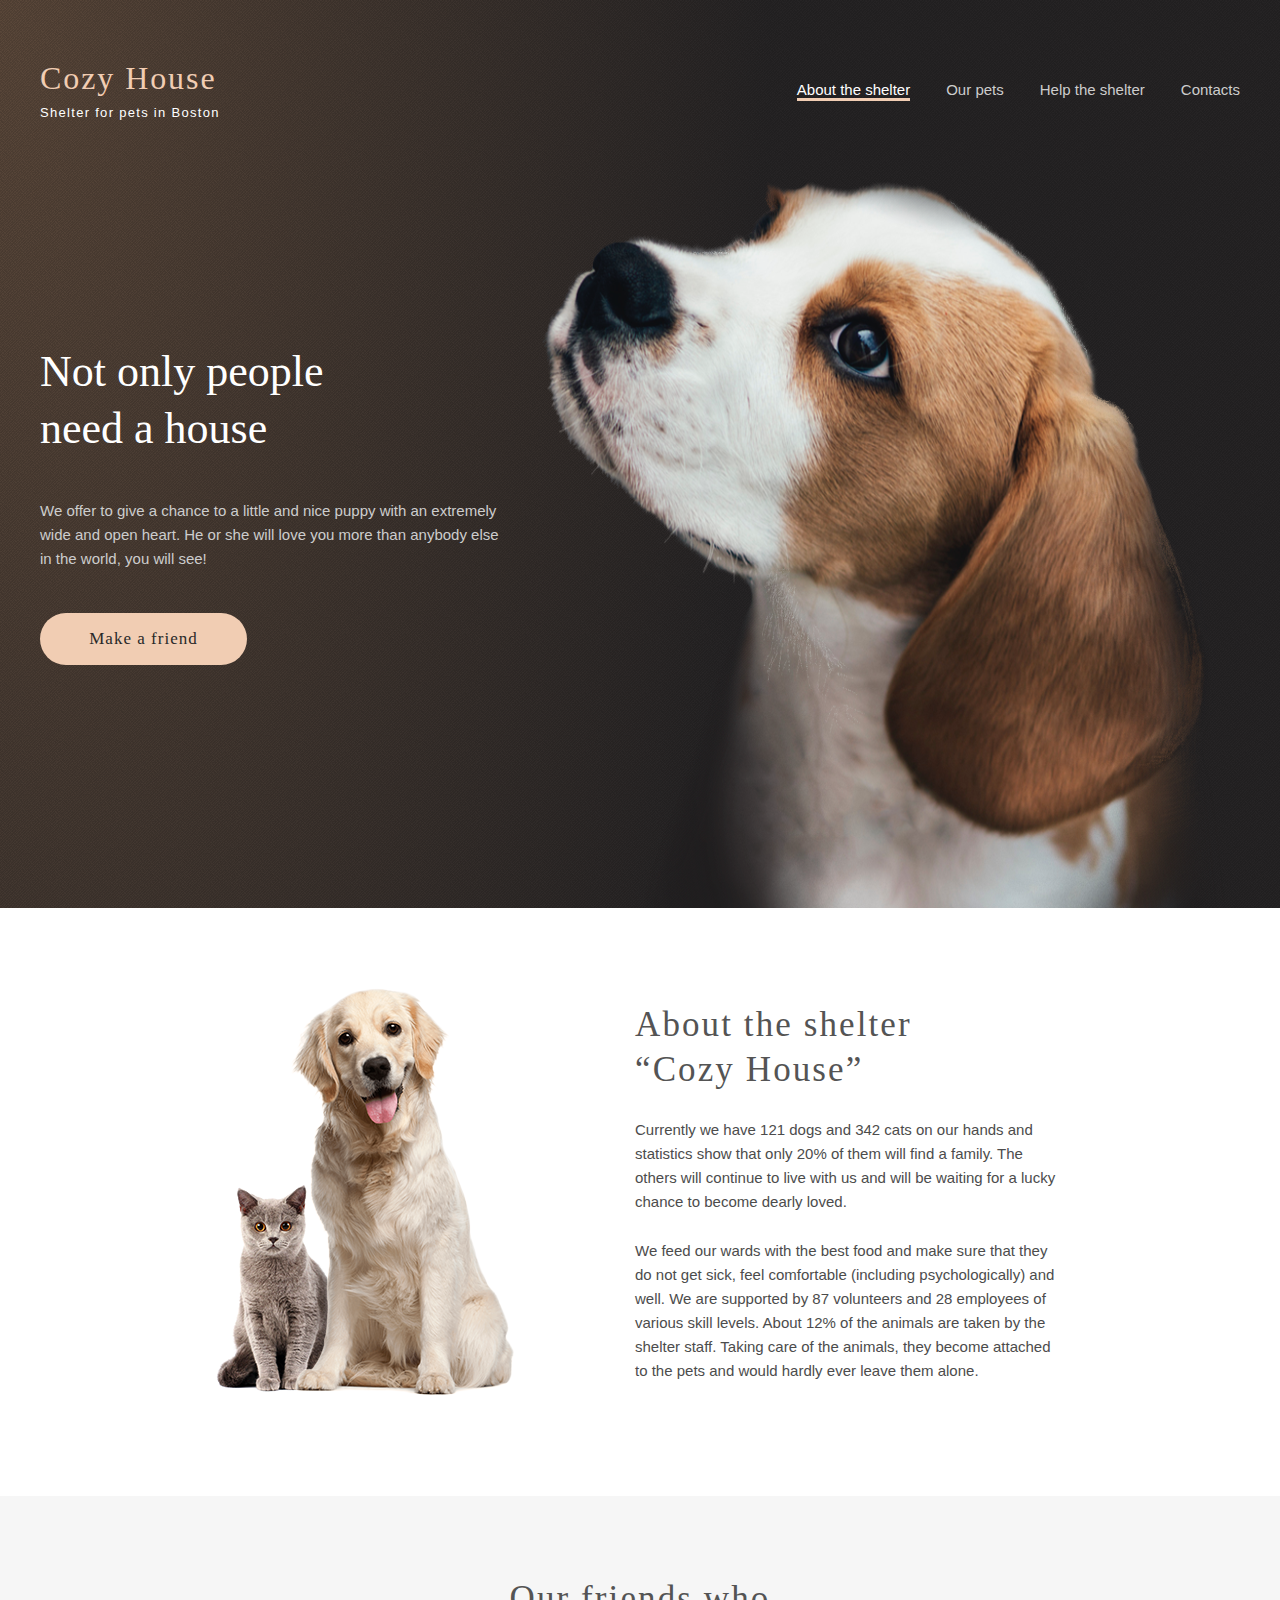
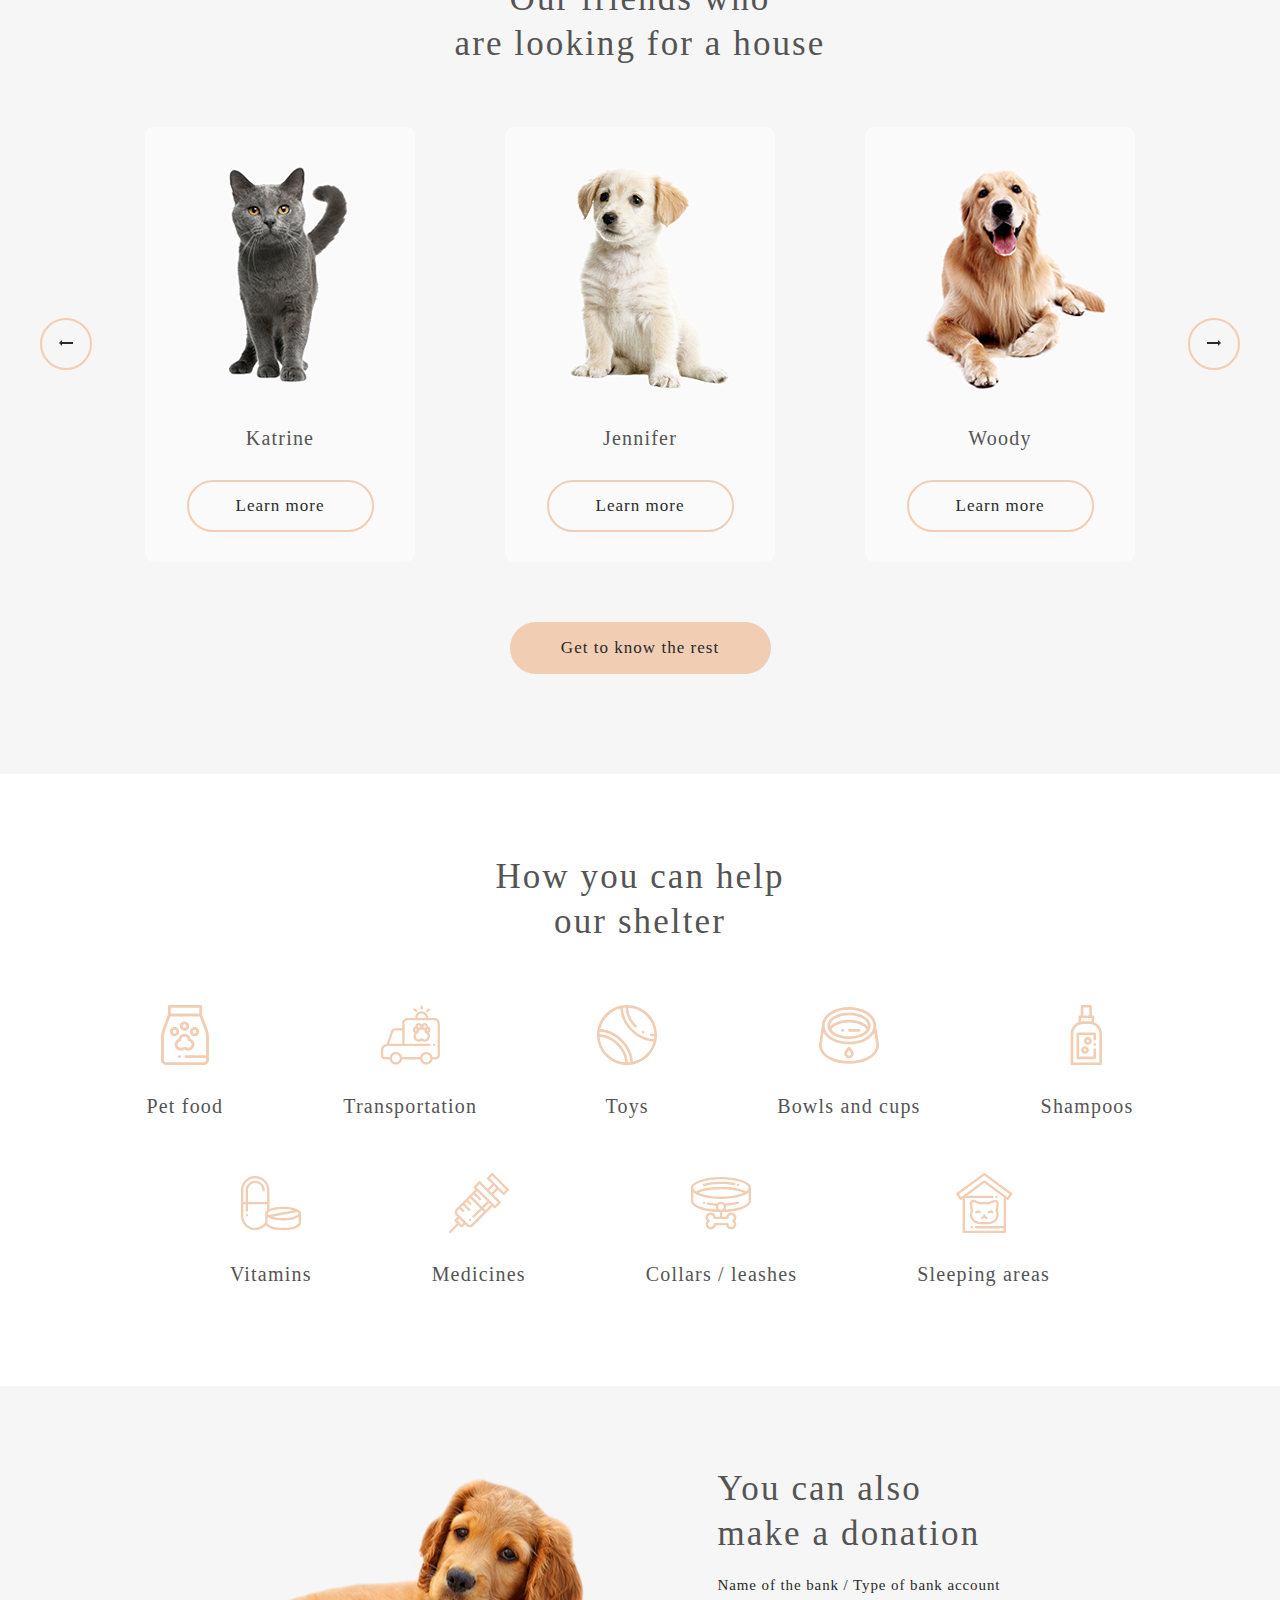
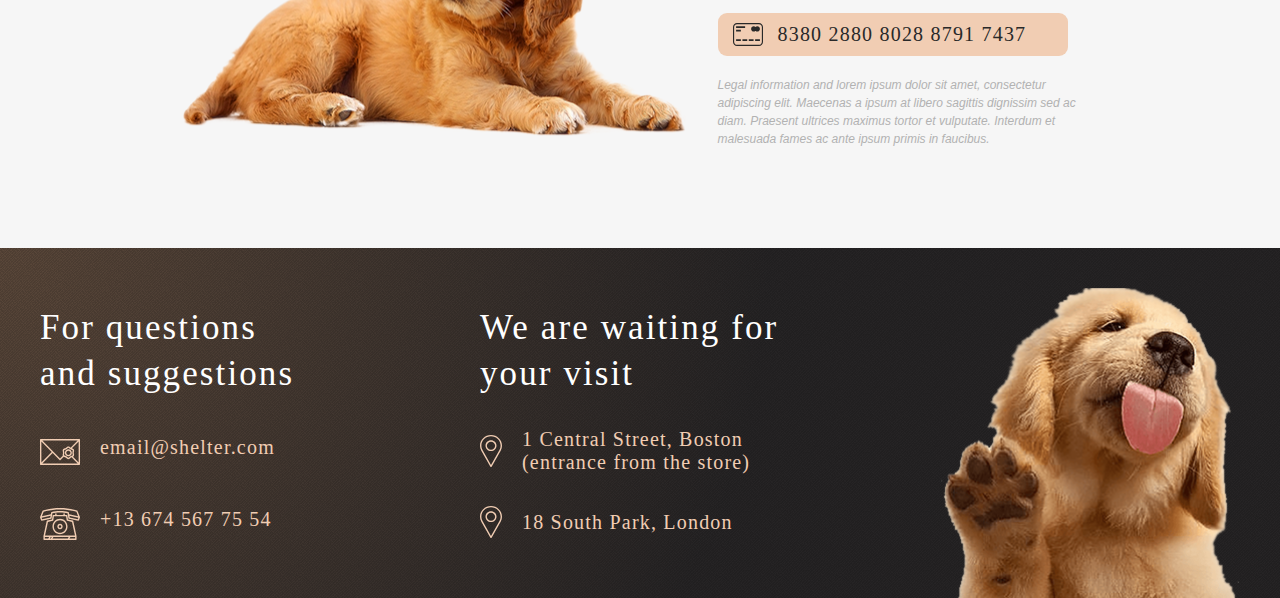
==== pages/main/index.html @ 1bc506de "feat: add second page" ====
<!DOCTYPE html>
<html lang="en">
<head>
    <meta charset="UTF-8">
    <meta http-equiv="X-UA-Compatible" content="IE=edge">
    <meta name="viewport" content="width=device-width, initial-scale=1.0">
    <title>Shelter</title>
    <link rel="shortcut icon" href="./favicon.ico" type="image/x-icon">
    <link rel="stylesheet" href="normalize.css">
    <link rel="stylesheet" href="styles.css">
</head>
<body>
    <div class="wrapper">
        <div class="head_background">
            <header class="header_container">      
                <div class="logo">
                    <h1><a class="logo_link" href="#">Cozy House</a></h1>
                    <p>Shelter for pets in Boston</p>
                </div>
                <div class="nav_menu">
                    <nav >
                        <ul class="nav_list">
                            <li class="nav_item"><a class="nav_link neo" href="#about">About the shelter</a></li>
                            <li class="nav_item"><a class="nav_link" href="../pets/index.html">Our pets</a></li>
                            <li class="nav_item"><a class="nav_link" href="#help">Help the shelter</a></li>
                            <li class="nav_item"><a class="nav_link" href="#contacts">Contacts</a></li>
                        </ul>
                    </nav>
                    <div class="burger_menu hidden">
                        <div class="burger_icon">
                            <span></span>
                            <span></span>
                            <span></span>
                        </div>
                    </div>
                </div>                
            </header>
            <main class="main_content">
                <div class="start_view">
                    <h2>Not only people need a house</h2>
                    <p>We offer to give a chance to a little and nice puppy with an extremely wide and open heart. He or she will love you more than anybody else in the world, you will see!</p>
                    <button><a href="#friends">Make a friend</a></button>
                </div>
                <img src="../../assets/svg/start-screen-puppy.svg" alt="">
                
            </main>
        </div>                   
        <section class="about" id="about">
            <img src="../../assets/svg/about-pets.svg" alt="">
            <div class="about_text">
                <h2>About the shelter “Cozy House”</h2>
                <p>Currently we have 121 dogs and 342 cats on our hands and statistics show that only 20% of them will find a family. The others will continue to live with us and will be waiting for a lucky chance to become dearly loved.</p>
                <p>We feed our wards with the best food and make sure that they do not get sick, feel comfortable (including psychologically) and well. We are supported by 87 volunteers and 28 employees of various skill levels. About 12% of the animals are taken by the shelter staff. Taking care of the animals, they become attached to the pets and would hardly ever leave them alone.</p>
            </div>
        </section>
        <section class="friends" id="friends">
            <h2>Our friends who <br>are looking for a house</h2>
            <div class="pet_container">
                <button class="b_left">
                    <img src="../../assets/png/Arrow_left.png" alt="to the left">
                </button>
                <div class="pet_cards">
                    <div class="pet_info">
                        <img src="../../assets/png/pets-katrine.png" alt="Katie photo">
                        <h3>Katrine</h3>
                        <button>Learn more</button>
                    </div>
                    <div class="pet_info">
                        <img src="../../assets/png/pets-jennifer.png" alt="Jenny photo">
                        <h3>Jennifer</h3>
                        <button>Learn more</button>
                    </div>
                    <div class="pet_info">
                        <img src="../../assets/png/pets-woody.png" alt="Woody photo">
                        <h3>Woody</h3>
                        <button>Learn more</button>
                    </div>
                </div>
                <button class="b_right">
                    <img src="../../assets/png/Arrow_right.png" alt="to the right">
                </button>
            </div>
            <button><a href="../pets/index.html">Get to know the rest</a></button>
        </section>
        <section class="help" id="help">
            <h2>How you can help<br> our shelter</h2>
            <div class="help_variants">
                <div class="help_item">
                    <h3>Pet food</h3>
                </div>
                <div class="help_item">
                    <h3>Transportation</h3>
                </div>
                <div class="help_item">
                    <h3>Toys</h3>
                </div>
                <div class="help_item">
                    <h3>Bowls and cups</h3>
                </div>
                <div class="help_item">
                    <h3>Shampoos</h3>
                </div>
                <div class="help_item">
                    <h3>Vitamins</h3>
                </div>
                <div class="help_item">
                    <h3>Medicines</h3>
                </div>
                <div class="help_item">
                    <h3>Collars / leashes</h3>
                </div>
                <div class="help_item">
                    <h3>Sleeping areas</h3>
                </div>
            </div>
        </section>
        <section class="donation">
            <img src="../../assets/svg/donation-dog.svg" alt="">                
            <div class="donat_info">
                <h2>You can also <br>make a donation</h2>
                <h3>Name of the bank / Type of bank account</h3>
                <div class="text">
                    <a href="#" class="card_number">8380 2880 8028 8791 7437</a>
                </div>
                <p>Legal information and lorem ipsum dolor sit amet, consectetur adipiscing elit. Maecenas a ipsum at libero sagittis dignissim sed ac diam. Praesent ultrices maximus tortor et vulputate. Interdum et malesuada fames ac ante ipsum primis in faucibus.</p>
            </div>
        </section>                           
        <footer class="footer_container">
            <div class="contacts"  id="contacts">
                <h2>For questions and suggestions</h2>
                <div class="email">
                        <a href="mailto:someone@yoursite.com">email@shelter.com</a>
                </div>
                <div class="cell">
                    <a href="tel:+136745677554">+13 674 567 75 54</a>
                </div>
            </div>
            <div class="adress">    
                <h2>We are waiting for your visit</h2>
                <div class="frst_location">
                    <a target="_blank" href="https://www.google.com.hk/maps/place/1+Central+St,+Boston,+MA+02109,+USA/@42.3585519,-71.056915,17z/data=!3m1!4b1!4m5!3m4!1s0x89e370868bc2ce7b:0x82fa7db94f5fea9e!8m2!3d42.3585519!4d-71.0547263?hl=en">1 Central Street, Boston <br>(entrance from the store)</a>
                </div>
                <div class="scnd_location">
                    <a target="_blank" href="https://www.google.com.hk/maps/search/18+South+Park,+London+/@51.4612205,-0.2479015,11z/data=!3m1!4b1?hl=en">18 South Park, London </a>
                </div>
            </div>
            <img src="../../assets/svg/footer-puppy.svg" alt="footer-puppy">
        </footer>
    </div>
    <script src="./index.js"></script>
</body>
</html>
---- pages/main/styles.css ----
:root {
    --color-button: #F1CDB3;
    --color-button-hover: #FDDCC4;
    --color-button-text: #292929;
    --color-grey-text: #CDCDCD;
    --color-h2h3-text: #545454;
    --color-p-text: #4C4C4C;
    --color-white: #ffffff;
    --color-light-bg: #F6F6F6;
    --color-pet-info: #FAFAFA;
    --color-the-smallest: #B2B2B2;
    --arial-reg: normal 20px 'Arial', sans-serif;
    --georgia-reg: normal 20px 'Georgia', serif;
    --arial-italic: italic 20px 'Arial', sans-serif;
    --georgia-italic: italic 20px 'Georgia', serif;
}

html {
    scroll-behavior: smooth;
    background-color: var(--color-white);
    box-sizing: border-box;
}

.wrapper {
    max-width: 1280px;
    margin: 0 auto;
    min-height: 100%;
    overflow-x: hidden;
}

*,
*::before,
*::after {
    box-sizing: inherit;
}

* {    
    margin: 0;
    padding: 0;
    color: var(--color-button-text);
}

button {
    border: none;
    font: inherit;
    color: inherit;
    background-color: transparent;
    /* отображаем курсор в виде руки при наведении; некоторые
    считают, что необходимо оставлять стрелочный вид для кнопок */
    cursor: pointer;
}

a {
    text-decoration: none;
}

.section {
    display: flex;
    flex-flow: column wrap;
    align-content: center;
    align-items: center;
}

.head_background,
.footer_container {
    background: url(../../assets/svg/noise_transparent.svg), radial-gradient(60% 215.42% at 0% 0%, #5B483A 0%, #262425 100%), #211F20;
}

.header_container {
    display: flex;
    flex-flow: row wrap;
    justify-content: space-between;
    color: var(--color-grey-text);
    padding: 60px 40px;
}

.header_container p {
    color: var(--color-white);
    align-self: center;
    font-family: 'Arial';
    font-style: normal;
    font-weight: 400;
    font-size: 13px;
    line-height: 15px;
    letter-spacing: 0.1em;
}

.logo {
    display: flex;
    flex-flow: column wrap;
    gap: 8px;
}

.logo_link {
    position: relative;
    font-family: 'Georgia';
    font-style: normal;
    font-weight: 400;
    font-size: 32px;
    line-height: 110%;
    letter-spacing: 0.06em;
    color: var(--color-button);
}

.logo_link:before {
    content: '';
    position: absolute;
    display: block;
    top: -5px;
    bottom: -30px;
    left: -20px;
    right: -20px;
}

.nav_menu {
    align-self: center;
}

.nav_list {
    display: flex;
    justify-content: flex-end;
    align-items: center;
    list-style: none;
    gap: 36px;
}

.nav_link {
    color: var(--color-grey-text);
    font-family: 'Arial';
    font-style: normal;
    font-weight: 400;
    font-size: 15px;
    line-height: 160%;
}

.nav_link:hover {
    color: var(--color-white);
    border-bottom: 3px solid var(--color-button);
}

.neo {
    color: var(--color-white);
    border-bottom: 3px solid var(--color-button);
}

.main_content {
    margin: 0 40px;
    display: flex;
    flex-flow: row wrap;
    gap: 42px;
}

.start_view {
    max-width: 460px;
    display: flex;
    flex-flow: column wrap;
    gap: 42px;
    align-self: center;
    margin-bottom: 80px;
}

.start_view h2 {
    color: var(--color-white);
    max-width: 310px;
    font-family: 'Georgia';
    font-style: normal;
    font-weight: 400;
    font-size: 44px;
    line-height: 130%;
}

.start_view p {
    color: var(--color-grey-text);
    font-family: 'Arial';
    font-style: normal;
    font-weight: 400;
    font-size: 15px;
    line-height: 160%;
}

button {
    color: var(--color-button-text);
    font-family: 'Georgia';
    font-style: normal;
    font-weight: 400;
    font-size: 17px;
    line-height: 130%;
    letter-spacing: 0.06em;
    width: 207px;
    height: 52px;
    background-color: var(--color-button);
    border-radius: 100px;
    transition: 0.5s;
}

button:hover {
    background:var(--color-button-hover);
}

section {
    padding: 80px 0 100px 0;
}

.about {
    display: flex;
    flex-flow: row wrap;
    justify-content: center;
    gap: 120px;
}

.about_text {
    margin-top: 14px;
    align-content: center;
    max-width: 430px;
    display: flex;
    flex-flow: column wrap;
    gap: 25px;
}
.about_text h2 {
    max-width: 370px;
    color: var(--color-h2h3-text);
    font-family: 'Georgia';
    font-style: normal;
    font-weight: 400;
    font-size: 35px;
    line-height: 130%;
    letter-spacing: 0.06em;
}

.about_text p {
    color: var(--color-p-text);
    font-family: 'Arial';
    font-style: normal;
    font-weight: 400;
    font-size: 15px;
    line-height: 160%;
}

.friends {
    align-content: center;
    display: flex;
    flex-flow: column wrap;
    gap: 60px;
    background-color: var(--color-light-bg);
}

.friends h2 {
    align-self: center;
    max-width: 400px;
    color: var(--color-h2h3-text);
    font-family: 'Georgia';
    font-style: normal;
    font-weight: 400;
    font-size: 35px;
    line-height: 130%;
    text-align: center;
    letter-spacing: 0.06em;
}

.pet_container {
    width: 100%;
    padding: 0 40px;
    display: flex;
    flex-flow: row;
    justify-content: space-between;
    align-items: center;

}

.pet_cards {
    position: relative;
    justify-content: center;
    display: flex;
    flex-flow: row wrap;
    gap: 90px;
}

.b_left {
    padding-bottom: 6px;
    width: 52px;
    height: 52px; 
    background-color: var(--color-light-bg);
    border: 2px solid var(--color-button);
    border-radius: 26px;
    cursor: pointer;

}

.b_right {
    padding-bottom: 6px;
    width: 52px;
    height: 52px;
    background-color: var(--color-light-bg);
    border: 2px solid var(--color-button);
    border-radius: 26px;
    cursor: pointer;
}

.b_left:hover,
.b_right:hover {
    border: 2px solid var(--color-button-hover);
    background-color: var(--color-button-hover);

}

.pet_info {
    background: var(--color-pet-info);
    border-radius: 9px;
    display: flex;
    flex-flow: column wrap;
    gap: 30px;
}

.pet_info:hover {
    transition: 0.5s;
    transform: scale(1.07);
    background-color: var(--color-the-smallest);
    cursor: pointer;
}

.pet_info h3 {
    text-align: center;
    color: var(--color-h2h3-text);
    font-family: 'Georgia';
    font-style: normal;
    font-weight: 400;
    font-size: 20px;
    line-height: 23px;
    letter-spacing: 0.06em;
}

.pet_info button {
    align-self: center;
    margin-bottom: 30px;
    justify-content: center;
    width: 187px;
    background: none;
    border: 2px solid var(--color-button);
}
.pet_info button:hover {
    background: var(--color-button-hover);
    border: 2px solid var(--color-button-hover);
}

.friends>button {
    align-self: center;
    width: 261px;
}

.help {
    align-content: center;
    display: flex;
    flex-flow: column wrap;
    gap: 60px;
}

.help h2 {
    color: var(--color-h2h3-text);
    font-family: 'Georgia';
    font-style: normal;
    font-weight: 400;
    font-size: 35px;
    line-height: 130%;
    text-align: center;
    letter-spacing: 0.06em;
}

.help_variants {
    justify-content: center;
    padding: 0 87px;
    display: flex;
    flex-flow: row wrap;
    row-gap: 55px;
    column-gap: 120px;
}

.help_item h3 {
    color: var(--color-h2h3-text);
    font-family: 'Georgia';
    font-style: normal;
    font-weight: 400;
    font-size: 20px;
    line-height: 115%;
    text-align: center;
    letter-spacing: 0.06em;
}

.help_item {
    background-position: center top;
    display: flex;
    flex-flow: column wrap;
    justify-content: flex-end;
    gap: 30px;
    height: 113px;
    min-width: 60px;
}

.help_item:nth-child(1) {
    background-image: url('../../assets/svg/icon-pet-food.svg');
    background-size: 60px 60px;
    background-repeat: no-repeat;
}

.help_item:nth-child(2) {
    background-image: url('../../assets/svg/icon-transportation.svg');
    background-size: 60px 60px;
    background-repeat: no-repeat;
}

.help_item:nth-child(3) {
    background-image: url('../../assets/svg/icon-toys.svg');
    background-size: 60px 60px;
    background-repeat: no-repeat;
}

.help_item:nth-child(4) {
    background-image: url('../../assets/svg/icon-bowls-and-cups.svg');
    background-size: 60px 60px;
    background-repeat: no-repeat;
}

.help_item:nth-child(5) {
    background-image: url('../../assets/svg/icon-shampoos.svg');
    background-size: 60px 60px;
    background-repeat: no-repeat;
}

.help_item:nth-child(6) {
    background-image: url('../../assets/svg/icon-vitamins.svg');
    background-size: 60px 60px;
    background-repeat: no-repeat;
}

.help_item:nth-child(7) {
    background-image: url('../../assets/svg/icon-medicines.svg');
    background-size: 60px 60px;
    background-repeat: no-repeat;
}

.help_item:nth-child(8) {
    background-image: url('../../assets/svg/icon-collars-leashes.svg');
    background-size: 60px 60px;
    background-repeat: no-repeat;
}

.help_item:nth-child(9) {
    background-image: url('../../assets/svg/icon-sleeping-area.svg');
    background-size: 60px 60px;
    background-repeat: no-repeat;
}

.donation {
    justify-content: center;
    background: var(--color-light-bg);
    display: flex;
    flex-flow: row wrap;
    gap: 30px;
}

.donat_info {
    max-width: 380px;
    display: flex;
    flex-flow: column wrap;
    gap: 20px;
}

.donat_info h2 {
    color: var(--color-h2h3-text);
    font-family: 'Georgia';
    font-style: normal;
    font-weight: 400;
    font-size: 35px;
    line-height: 130%;
    letter-spacing: 0.06em;
}

.donat_info h3 {
    font-family: 'Georgia';
    font-style: normal;
    font-weight: 400;
    font-size: 15px;
    line-height: 110%;
    letter-spacing: 0.06em;
}

.donat_info p {
    color: var(--color-the-smallest);
    font-family: 'Arial';
    font-style: italic;
    font-weight: 400;
    font-size: 12px;
    line-height: 18px;
}

.text {
    display: flex;
    max-width: 350px;
    height: 43px;
    background: var(--color-button);
    border-radius: 9px;
    border: none;
    background-image: url(../../assets/svg/credit-card.svg);
    background-repeat: no-repeat;
    background-position: 15px 10px;
}

.card_number {
    align-self: center;
    padding-left: 60px;
    color: var(--color-button-text);
    font-family: 'Georgia';
    font-style: normal;
    font-weight: 400;
    font-size: 20px;
    line-height: 115%;
    letter-spacing: 0.06em;
}

.footer_container {
    padding: 40px 40px 0 40px;
    display: flex;
    flex-flow: row wrap;
    justify-content: space-between;
}

.footer_container h2 {
    color: var(--color-white);
    font-family: 'Georgia';
    font-style: normal;
    font-weight: 400;
    font-size: 35px;
    line-height: 130%;
    letter-spacing: 0.06em;
}

.contacts {
    margin-top: 17px;
    max-width: 280px;
    display: flex;
    flex-flow: column wrap;
    gap: 40px;
}

.adress {
    margin-top: 17px;
    max-width: 300px;
    display: flex;
    flex-flow: column wrap;
    gap: 32px;
}

.email {
    padding-left: 60px;
    max-width: 250px;
    height: 32px;
    background-image: url(../../assets/svg/icon-email.svg);
    background-repeat: no-repeat;
    font-family: 'Georgia';
    font-style: normal;
    font-weight: 400;
    font-size: 20px;
    line-height: 115%;
    letter-spacing: 0.06em;
}

.cell {
    padding-left: 60px;
    max-width: 240px;
    height: 32px;
    background-image: url(../../assets/svg/icon-phone.svg);
    background-repeat: no-repeat;
    font-family: 'Georgia';
    font-style: normal;
    font-weight: 400;
    font-size: 20px;
    line-height: 115%;
    letter-spacing: 0.06em;
}

.frst_location {
    display: flex;
    align-items: center;
    padding-left: 42px;
    max-width: 302px;
    height: 46px;
    background-image: url(../../assets/svg/icon-marker.svg);
    background-repeat: no-repeat;
    background-position: 0 center;
    font-family: 'Georgia';
    font-style: normal;
    font-weight: 400;
    font-size: 20px;
    line-height: 115%;
    letter-spacing: 0.06em;
}

.scnd_location{
    display: flex;
    align-items: center;
    padding-left: 42px;
    max-width: 302px;
    height: 32px;
    background-image: url(../../assets/svg/icon-marker.svg);
    background-repeat: no-repeat;
    font-family: 'Georgia';
    font-style: normal;
    font-weight: 400;
    font-size: 20px;
    line-height: 115%;
    letter-spacing: 0.06em;
}

.scnd_location a,
.frst_location a,
.cell a,
.email a {
    color: var(--color-button);
    
}
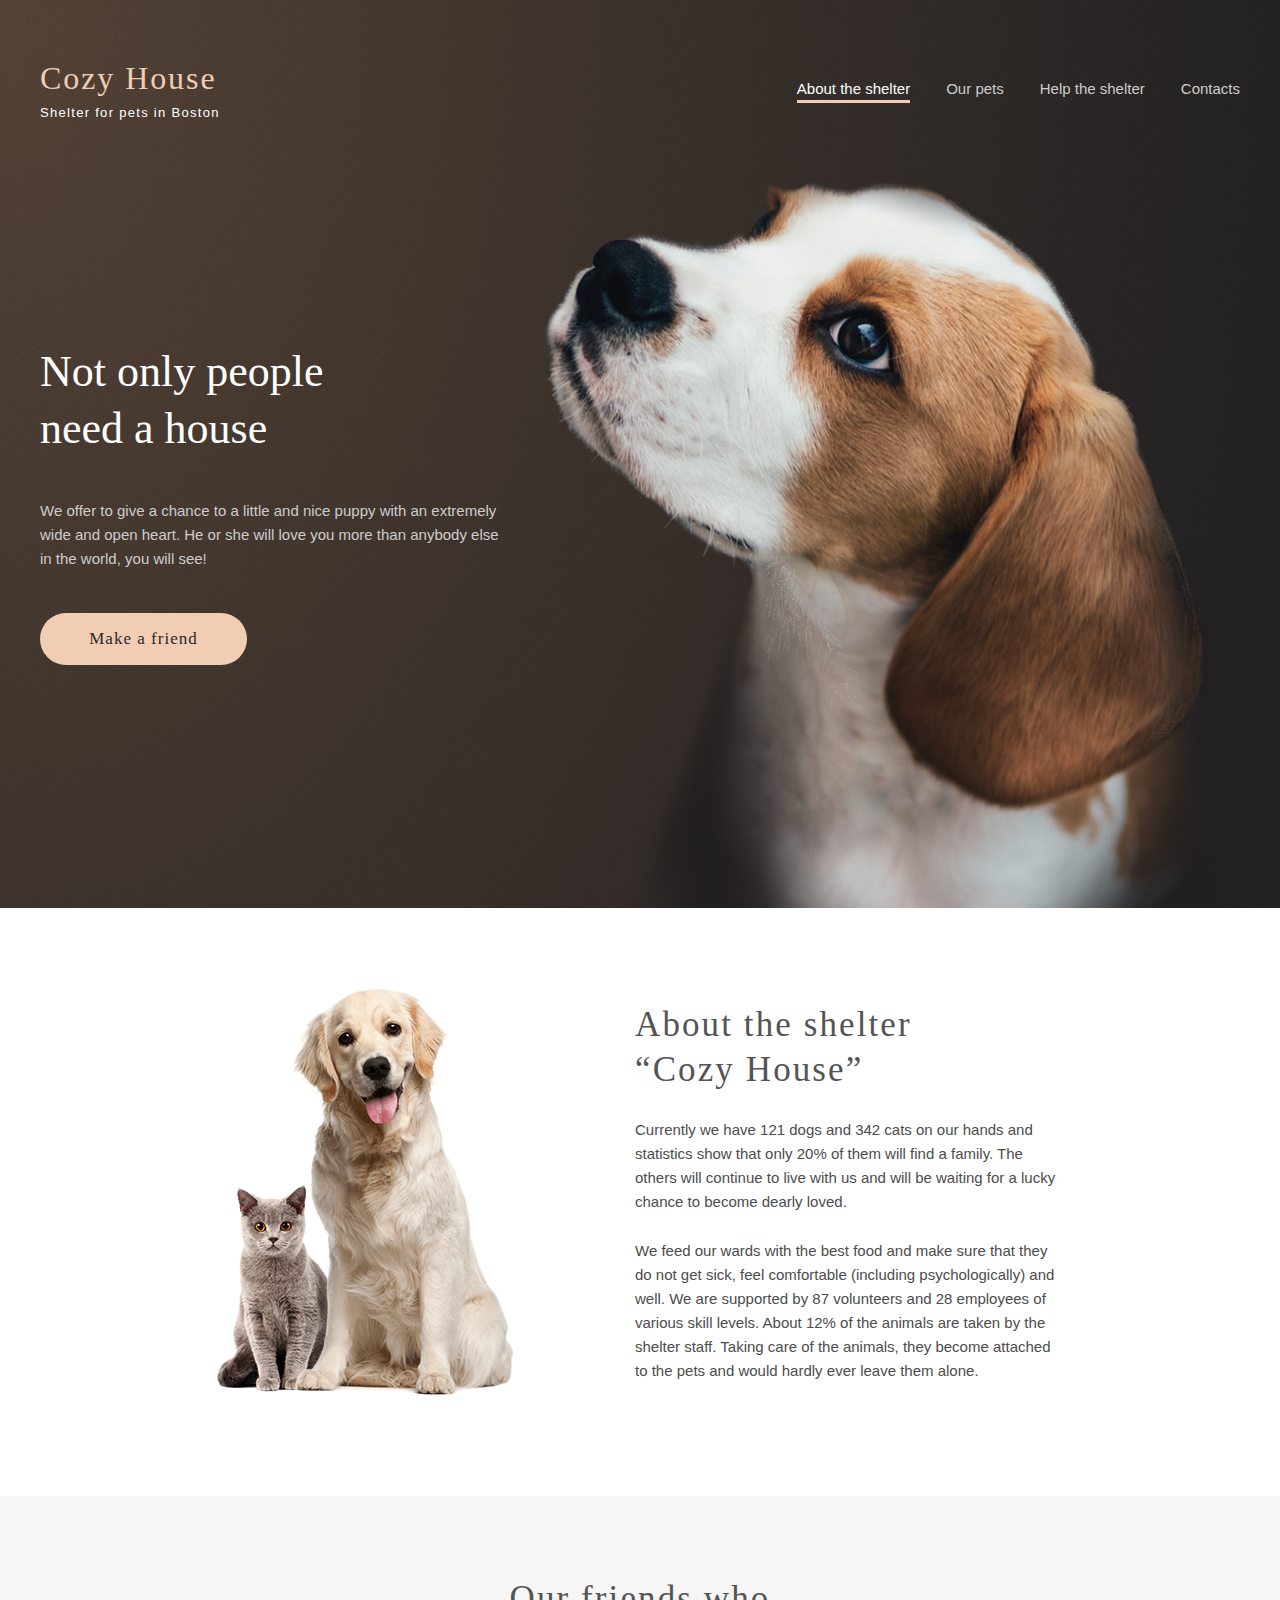
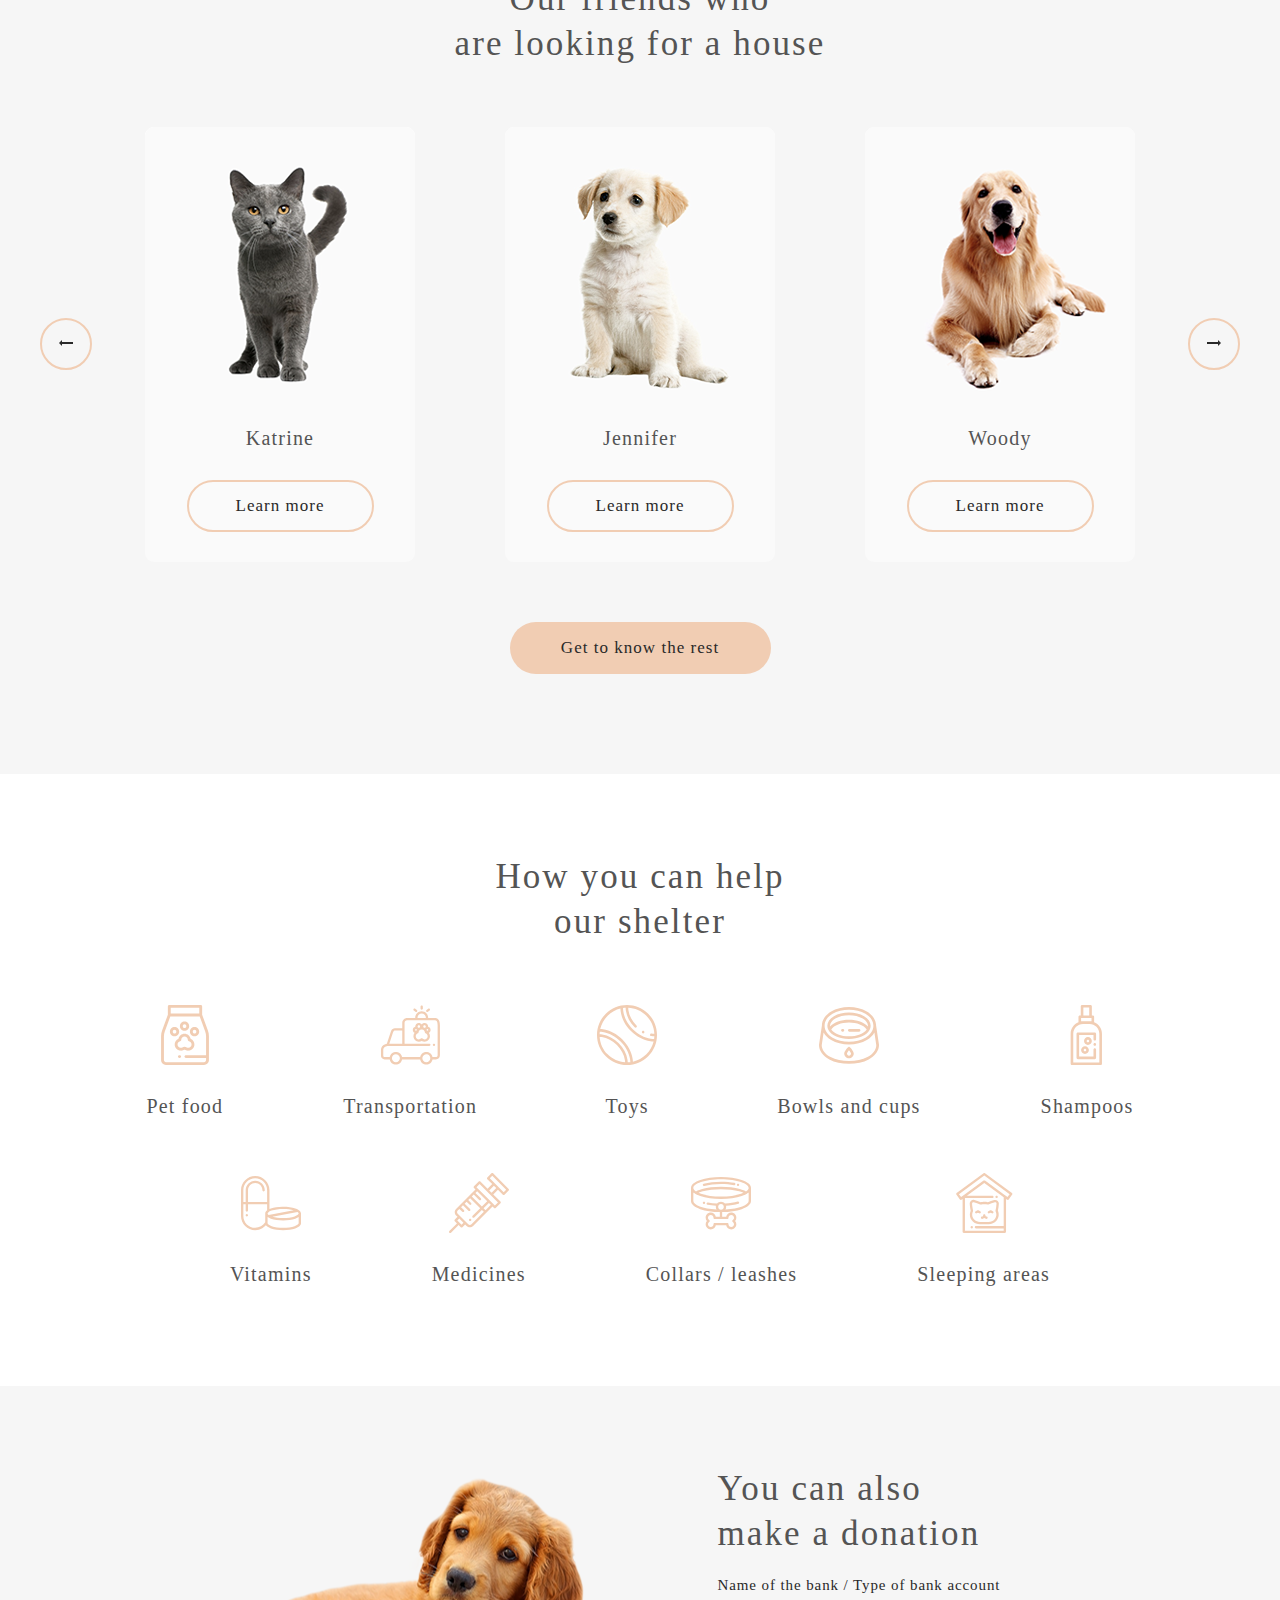
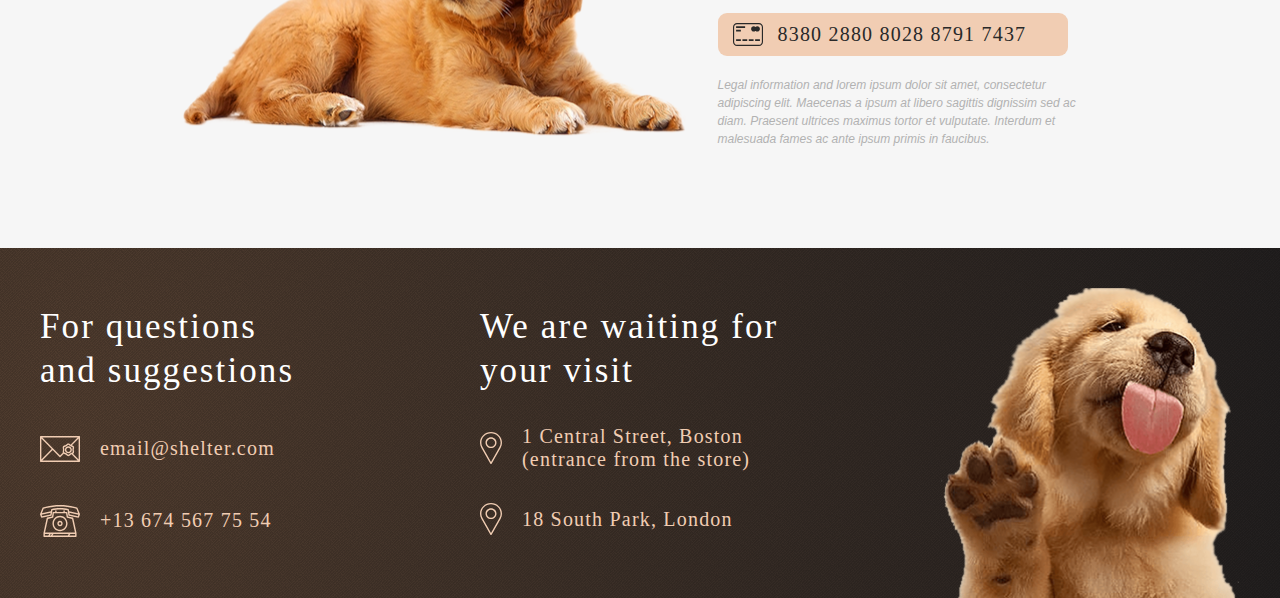
==== commit 43c74755: "feat: add adaptive" ====
--- a/pages/main/index.html
+++ b/pages/main/index.html
@@ -14,41 +14,40 @@
         <div class="head_background">
             <header class="header_container">      
                 <div class="logo">
-                    <h1><a class="logo_link" href="#">Cozy House</a></h1>
+                    <h1><a class="logo_link" href="#!">Cozy House</a></h1>
                     <p>Shelter for pets in Boston</p>
                 </div>
-                <div class="nav_menu">
-                    <nav >
+                <nav class="navbar">
+                    <div class="nav_menu">
+                        <input class="checkbox" type="checkbox" name="" id="toggle"/>
+                        <div class="burger_icon">
+                            <span class="line line1"></span>
+                            <span class="line line2"></span>
+                            <span class="line line3"></span>
+                        </div>
                         <ul class="nav_list">
                             <li class="nav_item"><a class="nav_link neo" href="#about">About the shelter</a></li>
                             <li class="nav_item"><a class="nav_link" href="../pets/index.html">Our pets</a></li>
                             <li class="nav_item"><a class="nav_link" href="#help">Help the shelter</a></li>
                             <li class="nav_item"><a class="nav_link" href="#contacts">Contacts</a></li>
                         </ul>
-                    </nav>
-                    <div class="burger_menu hidden">
-                        <div class="burger_icon">
-                            <span></span>
-                            <span></span>
-                            <span></span>
-                        </div>
                     </div>
-                </div>                
+                </nav>                
             </header>
             <main class="main_content">
                 <div class="start_view">
                     <h2>Not only people need a house</h2>
                     <p>We offer to give a chance to a little and nice puppy with an extremely wide and open heart. He or she will love you more than anybody else in the world, you will see!</p>
-                    <button><a href="#friends">Make a friend</a></button>
+                    <button><a href="#friends">Make a friend</a><span class="flare"></span></button>
                 </div>
-                <img src="../../assets/svg/start-screen-puppy.svg" alt="">
+                <img src="../../assets/png/start-screen-puppy.png" alt="">
                 
             </main>
         </div>                   
         <section class="about" id="about">
             <img src="../../assets/svg/about-pets.svg" alt="">
             <div class="about_text">
-                <h2>About the shelter “Cozy House”</h2>
+                <h2>About the shelter &#147;Cozy House&#148;</h2>
                 <p>Currently we have 121 dogs and 342 cats on our hands and statistics show that only 20% of them will find a family. The others will continue to live with us and will be waiting for a lucky chance to become dearly loved.</p>
                 <p>We feed our wards with the best food and make sure that they do not get sick, feel comfortable (including psychologically) and well. We are supported by 87 volunteers and 28 employees of various skill levels. About 12% of the animals are taken by the shelter staff. Taking care of the animals, they become attached to the pets and would hardly ever leave them alone.</p>
             </div>
@@ -58,29 +57,31 @@
             <div class="pet_container">
                 <button class="b_left">
                     <img src="../../assets/png/Arrow_left.png" alt="to the left">
+                    <!--<a href="#">&#129064;</a>-->
                 </button>
                 <div class="pet_cards">
-                    <div class="pet_info">
+                    <div class="pet_info pet_info1">
                         <img src="../../assets/png/pets-katrine.png" alt="Katie photo">
                         <h3>Katrine</h3>
-                        <button>Learn more</button>
+                        <button>Learn more<span class="flare"></span></button>
                     </div>
-                    <div class="pet_info">
+                    <div class="pet_info pet_info2">
                         <img src="../../assets/png/pets-jennifer.png" alt="Jenny photo">
                         <h3>Jennifer</h3>
-                        <button>Learn more</button>
+                        <button>Learn more<span class="flare"></span></button>
                     </div>
-                    <div class="pet_info">
+                    <div class="pet_info pet_info3">
                         <img src="../../assets/png/pets-woody.png" alt="Woody photo">
                         <h3>Woody</h3>
-                        <button>Learn more</button>
+                        <button>Learn more<span class="flare"></span></button>
                     </div>
                 </div>
                 <button class="b_right">
                     <img src="../../assets/png/Arrow_right.png" alt="to the right">
+                     <!--<a href="#">&#10142;</a>-->
                 </button>
             </div>
-            <button><a href="../pets/index.html">Get to know the rest</a></button>
+            <button><a href="../pets/index.html">Get to know the rest</a><span class="flare"></span></button>
         </section>
         <section class="help" id="help">
             <h2>How you can help<br> our shelter</h2>
@@ -120,7 +121,8 @@
                 <h2>You can also <br>make a donation</h2>
                 <h3>Name of the bank / Type of bank account</h3>
                 <div class="text">
-                    <a href="#" class="card_number">8380 2880 8028 8791 7437</a>
+                    <a href="#!" class="card_number">8380 2880 8028 8791 7437</a><span class="flare"></span>
+                    <!--да-да, здесь последняя другая цифра. так задумано.-->
                 </div>
                 <p>Legal information and lorem ipsum dolor sit amet, consectetur adipiscing elit. Maecenas a ipsum at libero sagittis dignissim sed ac diam. Praesent ultrices maximus tortor et vulputate. Interdum et malesuada fames ac ante ipsum primis in faucibus.</p>
             </div>
@@ -144,7 +146,7 @@
                     <a target="_blank" href="https://www.google.com.hk/maps/search/18+South+Park,+London+/@51.4612205,-0.2479015,11z/data=!3m1!4b1?hl=en">18 South Park, London </a>
                 </div>
             </div>
-            <img src="../../assets/svg/footer-puppy.svg" alt="footer-puppy">
+            <img src="../../assets/png/footer-puppy.png" alt="footer-puppy">
         </footer>
     </div>
     <script src="./index.js"></script>
--- a/pages/main/styles.css
+++ b/pages/main/styles.css
@@ -1,23 +1,21 @@
 :root {
-    --color-button: #F1CDB3;
-    --color-button-hover: #FDDCC4;
-    --color-button-text: #292929;
-    --color-grey-text: #CDCDCD;
-    --color-h2h3-text: #545454;
-    --color-p-text: #4C4C4C;
-    --color-white: #ffffff;
-    --color-light-bg: #F6F6F6;
-    --color-pet-info: #FAFAFA;
-    --color-the-smallest: #B2B2B2;
-    --arial-reg: normal 20px 'Arial', sans-serif;
-    --georgia-reg: normal 20px 'Georgia', serif;
-    --arial-italic: italic 20px 'Arial', sans-serif;
-    --georgia-italic: italic 20px 'Georgia', serif;
-}
+    --color-primary: #F1CDB3;
+    --color-primary-light: #FDDCC4;
+    --color-dark-3xl: #292929;
+    --color-dark-s: #CDCDCD;
+    --color-dark-l: #545454;
+    --color-dark-xl: #4C4C4C;
+    --color-light-xl: #ffffff;
+    --color-light-l: #F6F6F6;
+    --color-light-s: #FAFAFA;
+    --color-dark-m: #B2B2B2;
+}
+
+/*Все цвета */
 
 html {
     scroll-behavior: smooth;
-    background-color: var(--color-white);
+    background-color: var(--color-light-xl);
     box-sizing: border-box;
 }
 
@@ -37,7 +35,7 @@
 * {    
     margin: 0;
     padding: 0;
-    color: var(--color-button-text);
+    color: var(--color-dark-3xl);
 }
 
 button {
@@ -45,13 +43,22 @@
     font: inherit;
     color: inherit;
     background-color: transparent;
-    /* отображаем курсор в виде руки при наведении; некоторые
-    считают, что необходимо оставлять стрелочный вид для кнопок */
     cursor: pointer;
 }
 
 a {
+    position: relative;
     text-decoration: none;
+}
+
+button a:before {
+    content: '';
+    position: absolute;
+    display: block;
+    top: -20px;
+    bottom: -20px;
+    left: -20px;
+    right: -20px;
 }
 
 .section {
@@ -61,21 +68,24 @@
     align-items: center;
 }
 
-.head_background,
+.head_background {
+    background: url(../../assets/svg/noise_transparent.svg), radial-gradient(100% 215.42% at 0% 0%, #5B483A 0%, #262425 100%), #211F20;
+}
+
 .footer_container {
-    background: url(../../assets/svg/noise_transparent.svg), radial-gradient(60% 215.42% at 0% 0%, #5B483A 0%, #262425 100%), #211F20;
+    background: url(../../assets/svg/noise_transparent.svg), radial-gradient(110.67% 538.64% at 5.73% 50%, #513D2F 0%, #1A1A1C 100%), #211F20;
 }
 
 .header_container {
     display: flex;
     flex-flow: row wrap;
     justify-content: space-between;
-    color: var(--color-grey-text);
+    color: var(--color-dark-s);
     padding: 60px 40px;
 }
 
 .header_container p {
-    color: var(--color-white);
+    color: var(--color-light-xl);
     align-self: center;
     font-family: 'Arial';
     font-style: normal;
@@ -99,7 +109,7 @@
     font-size: 32px;
     line-height: 110%;
     letter-spacing: 0.06em;
-    color: var(--color-button);
+    color: var(--color-primary);
 }
 
 .logo_link:before {
@@ -114,9 +124,11 @@
 
 .nav_menu {
     align-self: center;
+    margin-top: 17px;
 }
 
 .nav_list {
+    padding-bottom: 2px;
     display: flex;
     justify-content: flex-end;
     align-items: center;
@@ -125,7 +137,7 @@
 }
 
 .nav_link {
-    color: var(--color-grey-text);
+    color: var(--color-dark-s);
     font-family: 'Arial';
     font-style: normal;
     font-weight: 400;
@@ -134,13 +146,151 @@
 }
 
 .nav_link:hover {
-    color: var(--color-white);
-    border-bottom: 3px solid var(--color-button);
+    padding-bottom: 3px;
+    color: var(--color-light-xl);
+    border-bottom: 3px solid var(--color-primary);
+    transition: 0.15s;
 }
 
 .neo {
-    color: var(--color-white);
-    border-bottom: 3px solid var(--color-button);
+    padding-bottom: 3px;
+    color: var(--color-light-xl);
+    border-bottom: 3px solid var(--color-primary);
+}
+
+.navbar input[type='checkbox'],
+.navbar .burger_icon {
+    display: none;
+}
+
+@media /*(min-width: 768px) and*/ (max-width: 1279px) {
+    
+    .header_container {
+        padding: 30px 30px;
+    }
+}
+
+@media /*(min-width: 768px) and*/ (max-width: 767px) {
+    
+    .header_container {
+        padding: 30px 53px 0 10px;
+    }
+
+    .nav_menu .nav_list {
+        display: none;
+    }
+    
+/*Бургер. Начало.(Как бы пафосно это ни звучало...)*/
+
+    .navbar {
+        opacity: 0.95;
+        position: relative;
+        z-index: 7;
+    }
+  
+    .nav_menu input[type="checkbox"],
+    .burger_menu .burger_icon {
+        display: block;
+    }
+  
+    .nav_menu {
+        margin-top: 0;
+        display: block;
+        position: relative;
+        top: -38px;
+        height: 40px;
+        width: 40px;
+    }
+  
+    .nav_menu input[type="checkbox"] {
+        position: absolute;
+        display: block;
+        height: 50px;
+        width: 50px;
+        top: 44px;
+        right: -10px;
+        z-index: 5;
+        opacity: 0;
+    }
+
+    .nav_menu input[type="checkbox"]:hover {
+        cursor: pointer;
+    }
+  
+    .nav_menu .burger_icon {
+        display: block;
+        height: 30px;
+        width: 30px;
+        position: absolute;
+        top: 56px;
+        right: 0px;
+        z-index: 2;
+        display: flex;
+        flex-direction: column;
+        gap: 8px;
+    }
+  
+    .nav_menu .burger_icon .line {
+        display: block;
+        height: 2px;
+        width: 100%;
+        background: var(--color-primary);
+    }
+ 
+    .nav_menu .burger_icon {
+        transform-origin: 50% 40%;
+        transition: transform 0.4s ease-in-out;
+    }
+  
+    .nav_menu .nav_list {
+        padding-top: 14px;
+        background: var(--color-dark-3xl);
+        justify-content: center;
+        height: 830px;
+        width: 320px;
+        transform: translate(150%);
+        display: flex;
+        flex-direction: column;
+        align-content: center;
+        row-gap: 40px;
+        padding-left: 38px;
+        padding-right: 38px;
+        transition: transform 0.4s ease-in-out;
+        
+    }
+  
+    .navbar .nav_list a {
+        font-family: 'Arial';
+        font-style: normal;
+        font-weight: 400;
+        font-size: 32px;
+        line-height: 160%;
+        min-width: 246px;
+        letter-spacing: 0em;
+    }
+
+    .neo {
+        padding-bottom: 5px;
+    }
+
+    .logo {
+        z-index: 9;
+    }
+ 
+    .nav_menu input[type="checkbox"]:checked ~ .nav_list {
+        transform: translate(-71%);
+    }
+
+    .nav_menu input[type="checkbox"]:checked ~ .burger_icon {
+        transform: rotateZ(270deg);
+    }
+/*Бургер. Конец.*/
+
+    .nav_item,
+    .neo {
+        text-align: center;
+    }
+
 }
 
 .main_content {
@@ -160,8 +310,8 @@
 }
 
 .start_view h2 {
-    color: var(--color-white);
-    max-width: 310px;
+    color: var(--color-light-xl);
+    max-width: 350px;
     font-family: 'Georgia';
     font-style: normal;
     font-weight: 400;
@@ -170,7 +320,7 @@
 }
 
 .start_view p {
-    color: var(--color-grey-text);
+    color: var(--color-dark-s);
     font-family: 'Arial';
     font-style: normal;
     font-weight: 400;
@@ -179,7 +329,7 @@
 }
 
 button {
-    color: var(--color-button-text);
+    color: var(--color-dark-3xl);
     font-family: 'Georgia';
     font-style: normal;
     font-weight: 400;
@@ -188,17 +338,107 @@
     letter-spacing: 0.06em;
     width: 207px;
     height: 52px;
-    background-color: var(--color-button);
+    background-color: var(--color-primary);
     border-radius: 100px;
     transition: 0.5s;
+    position: relative; 
+    overflow-x: hidden;
+}
+
+button:hover .flare {
+    position: absolute;
+    top: 0;
+    height: 100%;
+    width: 45px;
+    transform: skewX(-45deg);
+    animation: flareAnimation;
+    left: -150%;
+    background: linear-gradient(90deg, rgba(255, 255, 255, 0.1), rgba(255, 255, 255, 0.4));
+    animation: flareAnimation 2s infinite linear;
+}
+
+@keyframes flareAnimation {
+    0% {
+        left: -150%;
+    }
+    100% {
+        left: 150%;
+    }
 }
 
 button:hover {
-    background:var(--color-button-hover);
+    box-shadow: 0px 0px 14px 5px var(--color-primary);
+    background:var(--color-primary-light);
+}
+
+button:active {
+    box-shadow: 0px 0px 5px 3px var(--color-primary);
 }
 
 section {
     padding: 80px 0 100px 0;
+}
+
+@media /*(min-width: 768px) and*/ (max-width: 1279px) {
+    
+    .main_content {
+        margin: 1px 20px;
+        justify-content: flex-end;
+        gap: 70px;
+    }
+
+    .start_view {        
+        margin: 30px auto;
+    }    
+
+    button {
+        align-self: center;
+    }
+
+    .main_content img {
+        width: 78%;
+        margin-right: 10px;
+    }
+
+    section {
+        padding: 65px 0 100px 0;
+    }
+
+}
+
+@media /*(min-width: 768px) and*/ (max-width: 767px) {
+    
+    .main_content {
+        margin: 0px 10px;
+    }
+
+    .start_view {
+        max-width: 300px;
+        margin-bottom: 34px;
+    }
+    
+    .start_view h2 {
+        align-self: center;
+        max-width: 260px;
+        margin-top: 30px;
+        text-align: center;
+        font-size: 25px; 
+        letter-spacing: 0.06em;
+    }
+
+    .start_view p {
+        text-align: center;
+    }
+
+    .main_content img {
+        width: 87%;
+        margin-right: 0px;
+    }
+
+    section {
+        padding: 30px 0 43px 0;
+    }
+
 }
 
 .about {
@@ -216,9 +456,10 @@
     flex-flow: column wrap;
     gap: 25px;
 }
+
 .about_text h2 {
     max-width: 370px;
-    color: var(--color-h2h3-text);
+    color: var(--color-dark-l);
     font-family: 'Georgia';
     font-style: normal;
     font-weight: 400;
@@ -228,7 +469,7 @@
 }
 
 .about_text p {
-    color: var(--color-p-text);
+    color: var(--color-dark-xl);
     font-family: 'Arial';
     font-style: normal;
     font-weight: 400;
@@ -236,18 +477,64 @@
     line-height: 160%;
 }
 
+@media /*(min-width: 768px) and*/ (max-width: 1279px) {
+    
+    .about {
+        gap: 80px;
+    }
+}
+
+
+@media /*(min-width: 768px) and*/ (max-width: 809px) {
+    .about_text {
+        order: -1;
+    }
+}
+
+
+@media /*(min-width: 768px) and*/ (max-width: 767px) {
+    
+    .about {
+        gap: 42px;
+    }
+
+    .about_text {
+        margin-top: 12px;
+        max-width: 280px;
+        gap: 24px;
+    }
+
+    .about_text h2 {
+        align-self: center;
+        text-align: center;
+        max-width: 280px;
+        font-size: 25px;  
+    }
+    
+    .about_text p {
+        max-width: 275px;
+        text-align: justify;
+        padding-left: 5px;
+    }
+
+    .about img {
+        width: 81%;
+    }
+
+}
+
 .friends {
     align-content: center;
     display: flex;
     flex-flow: column wrap;
     gap: 60px;
-    background-color: var(--color-light-bg);
+    background-color: var(--color-light-l);
 }
 
 .friends h2 {
     align-self: center;
     max-width: 400px;
-    color: var(--color-h2h3-text);
+    color: var(--color-dark-l);
     font-family: 'Georgia';
     font-style: normal;
     font-weight: 400;
@@ -279,8 +566,8 @@
     padding-bottom: 6px;
     width: 52px;
     height: 52px; 
-    background-color: var(--color-light-bg);
-    border: 2px solid var(--color-button);
+    background-color: var(--color-light-l);
+    border: 2px solid var(--color-primary);
     border-radius: 26px;
     cursor: pointer;
 
@@ -290,21 +577,21 @@
     padding-bottom: 6px;
     width: 52px;
     height: 52px;
-    background-color: var(--color-light-bg);
-    border: 2px solid var(--color-button);
+    background-color: var(--color-light-l);
+    border: 2px solid var(--color-primary);
     border-radius: 26px;
     cursor: pointer;
 }
 
 .b_left:hover,
 .b_right:hover {
-    border: 2px solid var(--color-button-hover);
-    background-color: var(--color-button-hover);
+    border: 2px solid var(--color-primary-light);
+    background-color: var(--color-primary-light);
 
 }
 
 .pet_info {
-    background: var(--color-pet-info);
+    background-color: var(--color-light-s);
     border-radius: 9px;
     display: flex;
     flex-flow: column wrap;
@@ -312,15 +599,21 @@
 }
 
 .pet_info:hover {
-    transition: 0.5s;
+    transition: 0.23s;
     transform: scale(1.07);
-    background-color: var(--color-the-smallest);
     cursor: pointer;
+    background: linear-gradient(180deg, rgba(255,255,255,1) 73%, rgba(178,178,178,1) 100%);
+    box-shadow: 0px 0px 12px 4px var(--color-dark-m);
+}
+
+.pet_info:hover button {
+    background: var(--color-primary);
+    box-shadow:0px 3px 7px 0px var(--color-dark-3xl);
 }
 
 .pet_info h3 {
     text-align: center;
-    color: var(--color-h2h3-text);
+    color: var(--color-dark-l);
     font-family: 'Georgia';
     font-style: normal;
     font-weight: 400;
@@ -335,11 +628,17 @@
     justify-content: center;
     width: 187px;
     background: none;
-    border: 2px solid var(--color-button);
-}
+    border: 2px solid var(--color-primary);
+}
+
 .pet_info button:hover {
-    background: var(--color-button-hover);
-    border: 2px solid var(--color-button-hover);
+    background: var(--color-primary-light);
+    border: 2px solid var(--color-primary-light);
+}
+
+.pet_info button:active {
+    transform: translateY(3px);
+    box-shadow:0px 0px 5px -2px var(--color-dark-3xl);
 }
 
 .friends>button {
@@ -347,6 +646,66 @@
     width: 261px;
 }
 
+@media /*(min-width: 768px) and*/ (max-width: 1279px) {
+    
+    .friends {
+        padding-top: 80px;
+        gap: 59px;
+    }
+
+    .pet_container {
+        padding: 0 30px;
+    }
+
+    .pet_cards {
+        gap: 40px;
+    }
+
+    .pet_info3 {
+        display: none;
+    }
+
+}
+
+@media /*(min-width: 768px) and*/ (max-width: 767px) {
+    
+    .friends {
+        padding-top: 40px;
+        gap: 42px;
+    }
+
+    .friends h2 {
+        font-size: 25px;
+    }
+
+    .pet_container {
+        padding: 0 25px;
+        flex-wrap: wrap;
+        /*переписать у десктопной версии также и отодвинуть стрелки гапом*/
+        justify-content: center;
+        row-gap: 20px;
+        column-gap: 80px;
+
+    }
+
+    .pet_info2 {
+        display: none;
+    }
+
+    .b_left {
+        order: 3;
+    }
+
+    .b_right {
+        order: 4;
+    }
+
+    .pet_cards {
+        margin: 0 27%;
+    }
+
+}
+
 .help {
     align-content: center;
     display: flex;
@@ -355,7 +714,7 @@
 }
 
 .help h2 {
-    color: var(--color-h2h3-text);
+    color: var(--color-dark-l);
     font-family: 'Georgia';
     font-style: normal;
     font-weight: 400;
@@ -375,7 +734,7 @@
 }
 
 .help_item h3 {
-    color: var(--color-h2h3-text);
+    color: var(--color-dark-l);
     font-family: 'Georgia';
     font-style: normal;
     font-weight: 400;
@@ -387,6 +746,8 @@
 
 .help_item {
     background-position: center top;
+    background-size: 60px 60px;
+    background-repeat: no-repeat;
     display: flex;
     flex-flow: column wrap;
     justify-content: flex-end;
@@ -397,61 +758,91 @@
 
 .help_item:nth-child(1) {
     background-image: url('../../assets/svg/icon-pet-food.svg');
-    background-size: 60px 60px;
-    background-repeat: no-repeat;
 }
 
 .help_item:nth-child(2) {
     background-image: url('../../assets/svg/icon-transportation.svg');
-    background-size: 60px 60px;
-    background-repeat: no-repeat;
 }
 
 .help_item:nth-child(3) {
     background-image: url('../../assets/svg/icon-toys.svg');
-    background-size: 60px 60px;
-    background-repeat: no-repeat;
 }
 
 .help_item:nth-child(4) {
     background-image: url('../../assets/svg/icon-bowls-and-cups.svg');
-    background-size: 60px 60px;
-    background-repeat: no-repeat;
 }
 
 .help_item:nth-child(5) {
     background-image: url('../../assets/svg/icon-shampoos.svg');
-    background-size: 60px 60px;
-    background-repeat: no-repeat;
 }
 
 .help_item:nth-child(6) {
     background-image: url('../../assets/svg/icon-vitamins.svg');
-    background-size: 60px 60px;
-    background-repeat: no-repeat;
 }
 
 .help_item:nth-child(7) {
     background-image: url('../../assets/svg/icon-medicines.svg');
-    background-size: 60px 60px;
-    background-repeat: no-repeat;
 }
 
 .help_item:nth-child(8) {
     background-image: url('../../assets/svg/icon-collars-leashes.svg');
-    background-size: 60px 60px;
-    background-repeat: no-repeat;
 }
 
 .help_item:nth-child(9) {
     background-image: url('../../assets/svg/icon-sleeping-area.svg');
-    background-size: 60px 60px;
-    background-repeat: no-repeat;
+}
+
+@media /*(min-width: 768px) and*/ (max-width: 1279px) {
+    
+    .help_variants {
+        padding: 0 69px;
+        column-gap: 60px;
+    }
+
+    .help h2 {
+        margin-top: 15px;
+    }
+
+    .help_item {
+        width: 170px;
+    }
+
+}
+
+@media /*(min-width: 768px) and*/ (max-width: 767px) {
+    
+    .help {
+        gap: 40px;
+    }
+
+    .help_variants {
+        justify-content: flex-start;
+        padding: 0 17px;
+        column-gap: 34px;
+        row-gap: 28px;
+    }
+
+    .help h2 {
+        margin-top: 10px;
+        font-size: 25px;
+    }
+
+    .help_item {
+        background-size: 50px 50px;
+        height: 89px;
+        width: 44%;
+    }
+
+    .help_item h3 {
+        font-size: 15px;
+        line-height: 110%;
+    }
+
 }
 
 .donation {
     justify-content: center;
-    background: var(--color-light-bg);
+    background: var(--color-light-l);
     display: flex;
     flex-flow: row wrap;
     gap: 30px;
@@ -465,7 +856,7 @@
 }
 
 .donat_info h2 {
-    color: var(--color-h2h3-text);
+    color: var(--color-dark-l);
     font-family: 'Georgia';
     font-style: normal;
     font-weight: 400;
@@ -484,7 +875,7 @@
 }
 
 .donat_info p {
-    color: var(--color-the-smallest);
+    color: var(--color-dark-m);
     font-family: 'Arial';
     font-style: italic;
     font-weight: 400;
@@ -496,7 +887,7 @@
     display: flex;
     max-width: 350px;
     height: 43px;
-    background: var(--color-button);
+    background: var(--color-primary);
     border-radius: 9px;
     border: none;
     background-image: url(../../assets/svg/credit-card.svg);
@@ -507,7 +898,7 @@
 .card_number {
     align-self: center;
     padding-left: 60px;
-    color: var(--color-button-text);
+    color: var(--color-dark-3xl);
     font-family: 'Georgia';
     font-style: normal;
     font-weight: 400;
@@ -516,6 +907,93 @@
     letter-spacing: 0.06em;
 }
 
+.text {
+    position: relative; 
+    overflow-x: hidden;    
+}
+
+.text:hover .flare {
+    cursor: pointer;
+    position: absolute;
+    top: 0;
+    height: 100%;
+    width: 45px;
+    transform: skewX(-45deg);
+    animation: flareAnimation;
+    left: -150%;
+    background: linear-gradient(90deg, rgba(255, 255, 255, 0.1), rgba(255, 255, 255, 0.4));
+    animation: flareAnimation 2s infinite linear;
+}
+
+@keyframes flareAnimation {
+    0% {
+        left: -150%;
+    }
+    100% {
+        left: 150%;
+    }
+}
+
+@media /*(min-width: 768px) and*/ (max-width: 1279px) {
+    
+    .donat_info {
+        margin-top: 15px;
+    }
+
+    .donation img {
+        margin-top: 28px;
+    }
+
+}
+
+@media /*(min-width: 768px) and*/ (max-width: 914px) {
+    
+    .donat_info {
+        order: -1;
+    }
+}
+
+@media /*(min-width: 768px) and*/ (max-width: 767px) {
+    
+    .donat_info {
+        margin-top: 10px;
+    }
+
+    .donation img {
+        margin-top: 12px;
+        width: 81%;
+    }
+
+    .donat_info h2 {
+        text-align: center;
+        font-size: 25px;
+    }
+
+    .donat_info h3 {
+        text-align: center;
+        line-height: 160%;
+        letter-spacing: 0em;
+    }
+
+    .text {
+        align-self: center;
+    }
+
+    .card_number {
+        margin: 0 16px 0 10px;
+        padding-left: 50px;
+        font-size: 15px;
+        line-height: 110%;
+        letter-spacing: 0.06em;
+    }
+
+    .donat_info p {
+        text-align: justify;
+        margin: 0px 20px;
+    }
+
+}
+
 .footer_container {
     padding: 40px 40px 0 40px;
     display: flex;
@@ -524,12 +1002,12 @@
 }
 
 .footer_container h2 {
-    color: var(--color-white);
+    color: var(--color-light-xl);
     font-family: 'Georgia';
     font-style: normal;
     font-weight: 400;
     font-size: 35px;
-    line-height: 130%;
+    line-height: 126%;
     letter-spacing: 0.06em;
 }
 
@@ -550,6 +1028,7 @@
 }
 
 .email {
+    padding-top: 4px;
     padding-left: 60px;
     max-width: 250px;
     height: 32px;
@@ -561,11 +1040,23 @@
     font-size: 20px;
     line-height: 115%;
     letter-spacing: 0.06em;
+    position: relative;
+}
+
+.email a:before {
+    content: '';
+    position: absolute;
+    display: block;
+    top: -7px;
+    bottom: -7px;
+    left: -70px;
+    right: -7px;
 }
 
 .cell {
+    padding-top: 4px;
     padding-left: 60px;
-    max-width: 240px;
+    max-width: 250px;
     height: 32px;
     background-image: url(../../assets/svg/icon-phone.svg);
     background-repeat: no-repeat;
@@ -575,6 +1066,17 @@
     font-size: 20px;
     line-height: 115%;
     letter-spacing: 0.06em;
+    position: relative;
+}
+
+.cell a:before {
+    content: '';
+    position: absolute;
+    display: block;
+    top: -7px;
+    bottom: -7px;
+    left: -70px;
+    right: -7px;
 }
 
 .frst_location {
@@ -592,6 +1094,17 @@
     font-size: 20px;
     line-height: 115%;
     letter-spacing: 0.06em;
+    position: relative;
+}
+
+.frst_location a:before {
+    content: '';
+    position: absolute;
+    display: block;
+    top: -5px;
+    bottom: -5px;
+    left: -50px;
+    right: -5px;
 }
 
 .scnd_location{
@@ -608,12 +1121,96 @@
     font-size: 20px;
     line-height: 115%;
     letter-spacing: 0.06em;
+    position: relative;
+}
+
+.scnd_location a:before {
+    content: '';
+    position: absolute;
+    display: block;
+    top: -5px;
+    bottom: -5px;
+    left: -50px;
+    right: -5px;
 }
 
 .scnd_location a,
 .frst_location a,
 .cell a,
 .email a {
-    color: var(--color-button);
-    
+    color: var(--color-primary);
+    
+}
+
+.footer_container img {
+    width: 300px;
+}
+
+@media /*(min-width: 768px) and*/ (max-width: 1279px) {
+    
+    .footer_container {
+        padding: 31px 0 0 0;
+        justify-content: center;
+        column-gap: 60px;
+        row-gap: 65px;
+    }
+
+    .contacts {
+        position: relative;
+        left: -4px;
+        margin-top: 0px;
+        gap: 41px;
+    }
+    
+    .adress {
+        position: relative;
+        left: -4px;
+        margin-top: 0px;
+        max-width: 302px;
+        display: flex;
+        flex-flow: column wrap;
+        gap: 33px;
+    }
+
+    .adress h2 {
+        width: 270px;
+    }
+
+}
+
+@media /*(min-width: 768px) and*/ (max-width: 767px) {
+    
+    .footer_container {
+        padding: 31px 0 0 0;
+        row-gap: 40px;
+    }
+
+    .footer_container h2 {
+        text-align: center;
+        font-size: 25px;
+    }
+
+    .contacts {
+        align-items: center;
+        left: 0px;
+        gap: 40px;
+    }
+    
+    .frst_location a {
+        width: 310px;
+    }
+
+    .adress {
+        left: 0px;
+        gap: 40px;
+    }
+
+    .adress h2 {
+        padding-left: 32px;
+    }
+
+    .footer_container img {
+        padding: 0 20px;
+    }
+
 }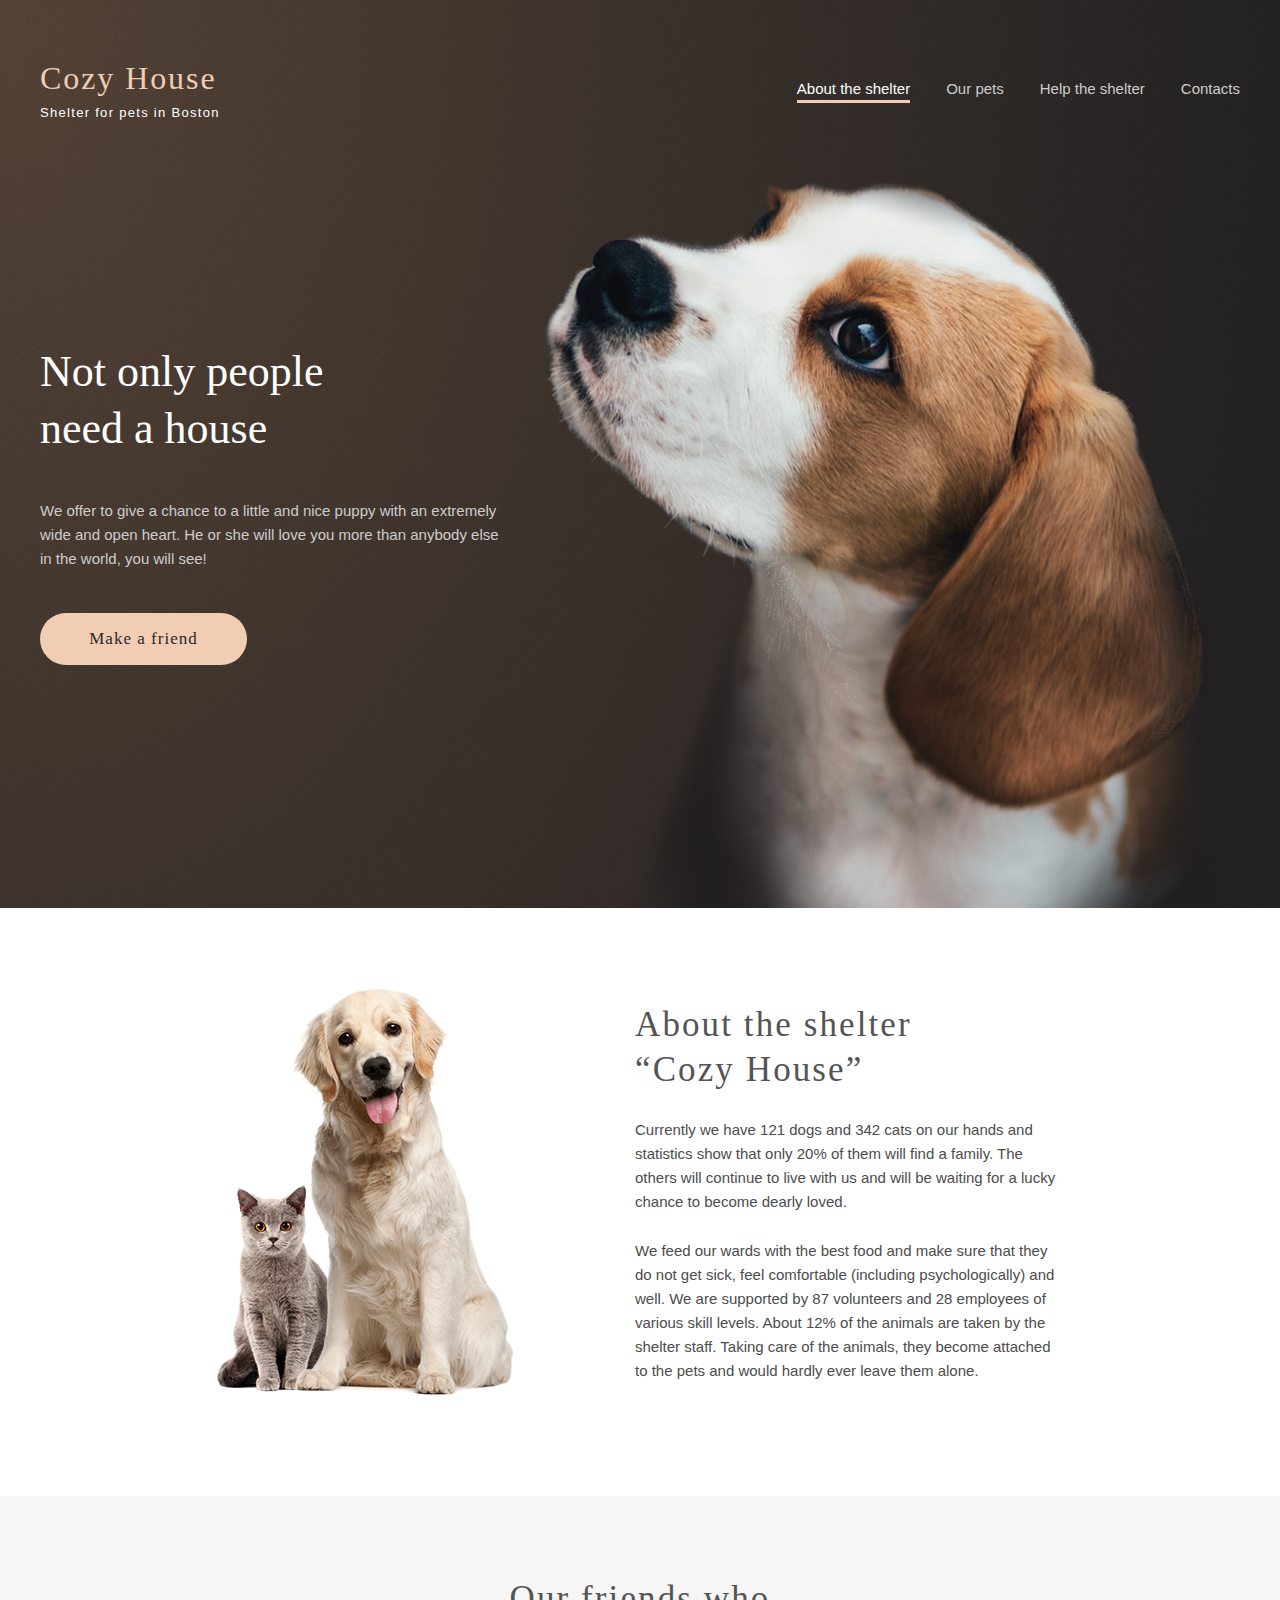
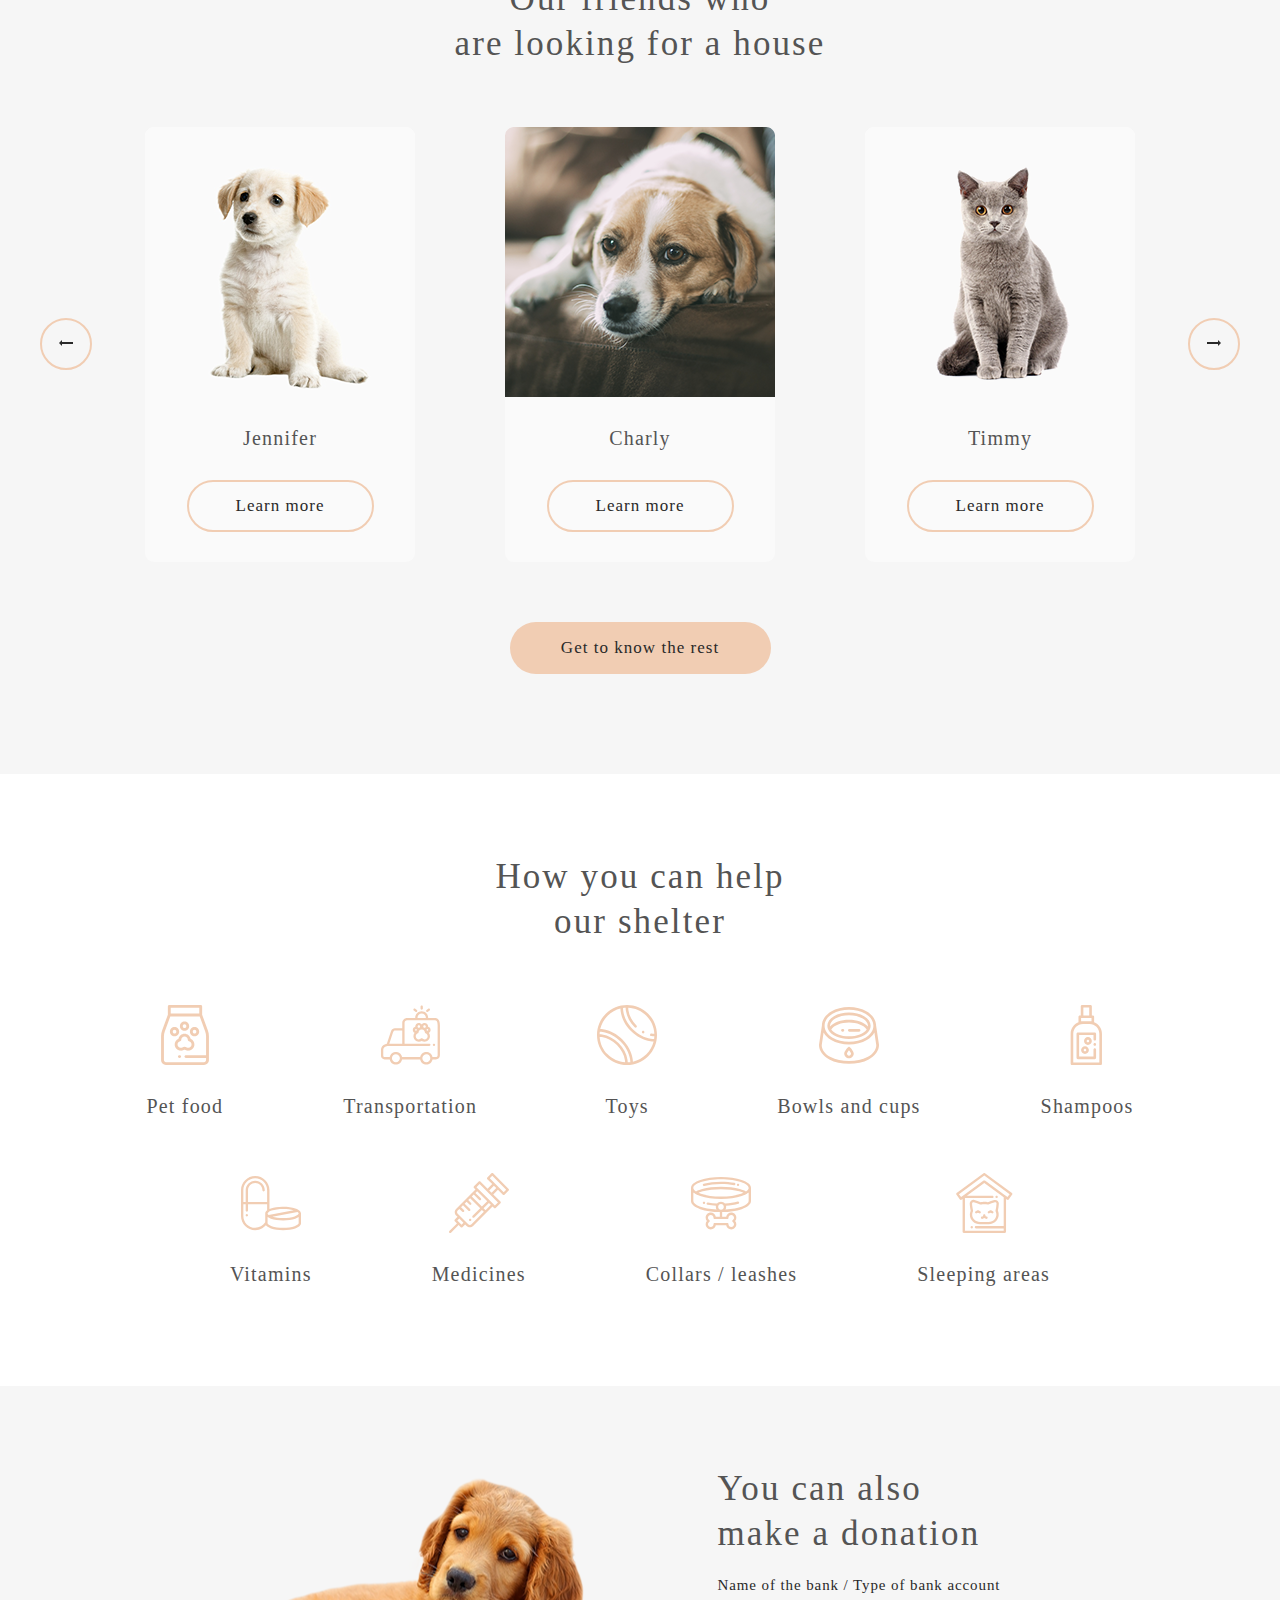
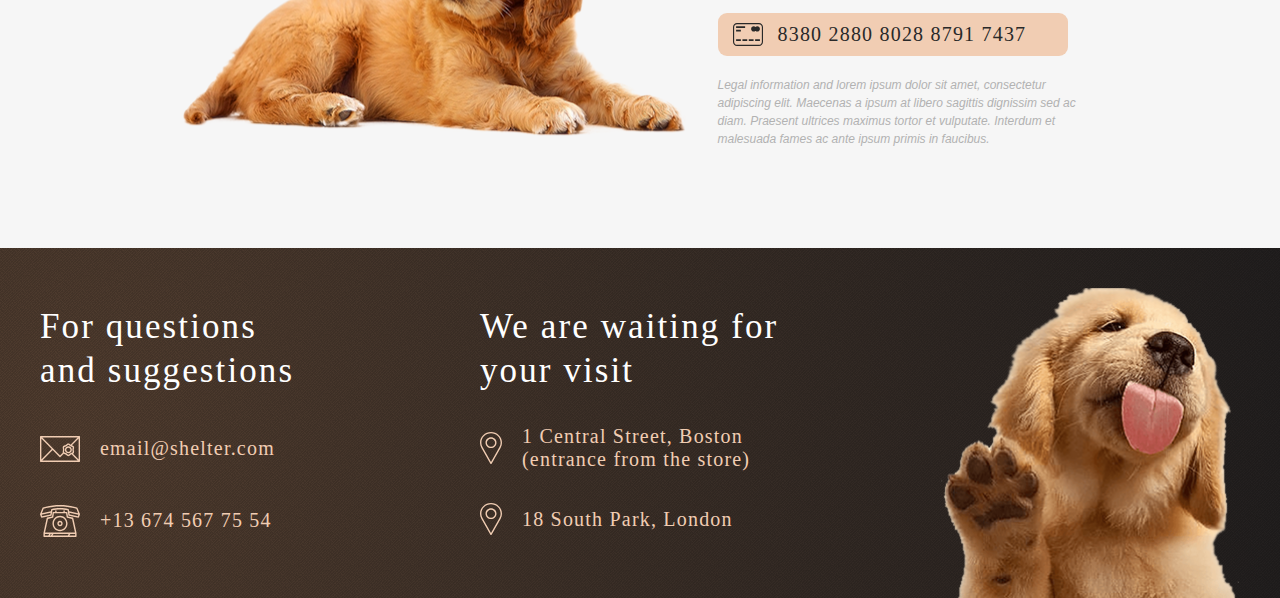
==== commit 62270490: "feat: slider js" ====
--- a/pages/main/index.html
+++ b/pages/main/index.html
@@ -19,7 +19,8 @@
                 </div>
                 <nav class="navbar">
                     <div class="nav_menu">
-                        <input class="checkbox" type="checkbox" name="" id="toggle"/>
+                        <!--Подключаем js. Инпут теперь не нужен.
+                        <input class="checkbox" type="checkbox" name="" id="toggle"/>-->
                         <div class="burger_icon">
                             <span class="line line1"></span>
                             <span class="line line2"></span>
@@ -55,15 +56,32 @@
         <section class="friends" id="friends">
             <h2>Our friends who <br>are looking for a house</h2>
             <div class="pet_container">
-                <button class="b_left">
+                <button class="b_left next">
                     <img src="../../assets/png/Arrow_left.png" alt="to the left">
                     <!--<a href="#">&#129064;</a>-->
                 </button>
-                <div class="pet_cards">
+                <div class="pet_cards" id="pets">
                     <div class="pet_info pet_info1">
                         <img src="../../assets/png/pets-katrine.png" alt="Katie photo">
                         <h3>Katrine</h3>
                         <button>Learn more<span class="flare"></span></button>
+                    </div>
+                    <div class="pop_up">
+                        <button class="pop_up_close">&#10006;</button>
+                        <div class="pop_up_content">
+                            <img id="img" src="../../assets/png/pets-katrine.png" alt="Katie photo" class="pop_up_img">
+                            <div class="pop_up_info">
+                                <h3 class="pop_up_name" id="name">Katrine</h3>
+                                <div class="pop_up_breed" id="img"><span id="type">Cat</span> - <span id="breed">British Shorthair</span></div>
+                                <div class="pop_up_desc span_text" id="description">Katrine is a beautiful girl. She is as soft as the finest velvet with a thick lush fur. Will love you until the last breath she takes as long as you are the one. She is picky about her affection. She loves cuddles and to stretch into your hands for a deeper relaxations.</div>
+                                <ul class="pop_up_ul">
+                                    <li class="pop_up_age">Age: <span class="span_text"  id="age">6 months</span></li>
+                                    <li class="pop_up_inocul">Inoculations: <span class="span_text" id="inoculations">panleukopenia</span></li>
+                                    <li class="pop_up_diseas">Diseases: <span class="span_text" id="diseases">none</span></li>
+                                    <li class="pop_up_parasite">Parasites: <span class="span_text" id="parasites">none</span></li>
+                                </ul>
+                            </div>
+                        </div>
                     </div>
                     <div class="pet_info pet_info2">
                         <img src="../../assets/png/pets-jennifer.png" alt="Jenny photo">
@@ -75,8 +93,33 @@
                         <h3>Woody</h3>
                         <button>Learn more<span class="flare"></span></button>
                     </div>
+                    <div class="pet_info pet_info4">
+                        <img src="../../assets/png/pets-charly.png" alt="pets-charly photo">
+                        <h3>Charly</h3>
+                        <button>Learn more<span class="flare"></span></button>
+                    </div>
+                    <div class="pet_info pet_info5">
+                        <img src="../../assets/png/pets-freddie.png" alt="Freddie photo">
+                        <h3>Freddie</h3>
+                        <button>Learn more<span class="flare"></span></button>
+                    </div>
+                    <div class="pet_info pet_info6">
+                        <img src="../../assets/png/pets-scarlet.png" alt="Scarlet photo">
+                        <h3>Scarlet</h3>
+                        <button>Learn more<span class="flare"></span></button>
+                    </div>
+                    <div class="pet_info pet_info7">
+                        <img src="../../assets/png/pets-sophia.png" alt="Sophia photo">
+                        <h3>Sophia</h3>
+                        <button>Learn more<span class="flare"></span></button>
+                    </div>
+                    <div class="pet_info pet_info8">
+                        <img src="../../assets/png/pets-timmy.png" alt="Timmy photo">
+                        <h3>Timmy</h3>
+                        <button>Learn more<span class="flare"></span></button>
+                    </div>
                 </div>
-                <button class="b_right">
+                <button class="b_right next">
                     <img src="../../assets/png/Arrow_right.png" alt="to the right">
                      <!--<a href="#">&#10142;</a>-->
                 </button>
--- a/pages/main/styles.css
+++ b/pages/main/styles.css
@@ -19,6 +19,29 @@
     box-sizing: border-box;
 }
 
+body.active {
+    overflow: hidden;
+}
+
+body.overlay::before {
+    content: '';
+    display: block;
+    height: 500%;
+    left: 0;
+    right: 0;
+    top: 0;
+    bottom: 0;
+    background-color: rgba(41, 41, 41, 0.6);
+    position: fixed;
+    z-index: 1;/*
+    transform: scale(0);
+    transition: transform 0.4s ease-in-out;*/
+}
+/*
+body.overlay::before {
+    transform: scale(1);
+}*/
+
 .wrapper {
     max-width: 1280px;
     margin: 0 auto;
@@ -202,7 +225,7 @@
         width: 40px;
     }
   
-    .nav_menu input[type="checkbox"] {
+    /*.nav_menu input[type="checkbox"] {
         position: absolute;
         display: block;
         height: 50px;
@@ -215,7 +238,7 @@
 
     .nav_menu input[type="checkbox"]:hover {
         cursor: pointer;
-    }
+    }*/
   
     .nav_menu .burger_icon {
         display: block;
@@ -228,6 +251,10 @@
         display: flex;
         flex-direction: column;
         gap: 8px;
+    }
+
+    .nav_menu .burger_icon:hover {
+        cursor: pointer;
     }
   
     .nav_menu .burger_icon .line {
@@ -277,11 +304,13 @@
         z-index: 9;
     }
  
-    .nav_menu input[type="checkbox"]:checked ~ .nav_list {
+    /*.nav_menu input[type="checkbox"]:checked ~*/ 
+    .nav_list.active {
         transform: translate(-71%);
     }
 
-    .nav_menu input[type="checkbox"]:checked ~ .burger_icon {
+    /*.nav_menu input[type="checkbox"]:checked ~*/ 
+    .burger_icon.active {
         transform: rotateZ(270deg);
     }
 /*Бургер. Конец.*/
@@ -590,7 +619,7 @@
 
 }
 
-.pet_info {
+.pet_info.active {
     background-color: var(--color-light-s);
     border-radius: 9px;
     display: flex;
@@ -598,7 +627,148 @@
     gap: 30px;
 }
 
-.pet_info:hover {
+/*Pop-up. Start.*/
+
+.pop_up {
+    position: absolute;
+    top: 0;
+    right: 0;
+    bottom: 0;
+    left: 0;
+    margin: auto;
+    z-index: 10;
+    transform: scale(0);
+    transition: transform 0.4s ease-in-out;
+}
+
+.pop_up.active {
+    transform: scale(1);
+}
+
+/*
+.pop_up.no_active {
+    display: none;
+}*/
+
+.pop_up_close {
+    position: absolute;
+    right: 10px;
+    width: 52px;
+    height: 52px;
+    background: none;
+    border: 2px solid var(--color-primary);
+}
+
+.pop_up_content {
+    position: absolute;
+    top: 52px;
+    right: 52px;
+    box-shadow: 0px 2px 35px 14px rgba(13, 13, 13, 0.04);
+    background-color: var(--color-light-xl);
+    border-radius: 9px;
+    display: flex;
+    flex-direction: row;
+}
+
+.pop_up_content img {
+    width: 500px;
+    height: 500px;
+    border-radius: 9px 0px 0px 9px;
+}
+
+.pop_up_info {
+    width: 351px;
+    margin: 50px 20px 88px 29px;
+}
+
+.pop_up_name {
+    color: #000000;
+    font-family: 'Georgia';
+    font-style: normal;
+    font-weight: 400;
+    font-size: 35px;
+    line-height: 130%;
+    letter-spacing: 0.06em;
+    margin-bottom: 10px;
+}
+
+.pop_up_breed {
+    font-family: 'Georgia';
+    font-style: normal;
+    font-weight: 400;
+    font-size: 20px;
+    line-height: 115%;
+    letter-spacing: 0.06em;
+    margin-bottom: 40px;
+}
+
+.pop_up_desc {
+    width: 350px;
+    font-family: 'Georgia';
+    font-style: normal;
+    font-weight: 400;
+    font-size: 15px;
+    line-height: 110%;
+    letter-spacing: 0.06em;
+    margin-bottom: 40px;
+}
+
+.pop_up_age {
+    font-family: 'Georgia';
+    font-style: normal;
+    font-weight: 700;
+    font-size: 15px;
+    line-height: 110%;
+    letter-spacing: 0.06em;
+    margin-bottom: 10px;
+}
+
+.pop_up_inocul {
+    font-family: 'Georgia';
+    font-style: normal;
+    font-weight: 700;
+    font-size: 15px;
+    line-height: 110%;
+    letter-spacing: 0.06em;
+    margin-bottom: 10px;
+}
+
+.pop_up_diseas {
+    font-family: 'Georgia';
+    font-style: normal;
+    font-weight: 700;
+    font-size: 15px;
+    line-height: 110%;
+    letter-spacing: 0.06em;
+    margin-bottom: 10px;
+}
+
+.pop_up_parasite {
+    font-family: 'Georgia';
+    font-style: normal;
+    font-weight: 700;
+    font-size: 15px;
+    line-height: 110%;
+    letter-spacing: 0.06em;
+    margin-bottom: 10px;
+}
+
+.span_text {
+    font-family: 'Georgia';
+    font-style: normal;
+    font-weight: 400;
+    font-size: 15px;
+    line-height: 110%;
+    letter-spacing: 0.06em;
+}
+
+.pop_up_ul {
+    padding-left: 15px;
+}
+
+/*Pop-up. Finish.*/
+
+.pet_info.active:hover {
     transition: 0.23s;
     transform: scale(1.07);
     cursor: pointer;
@@ -606,7 +776,7 @@
     box-shadow: 0px 0px 12px 4px var(--color-dark-m);
 }
 
-.pet_info:hover button {
+.pet_info.active:hover button {
     background: var(--color-primary);
     box-shadow:0px 3px 7px 0px var(--color-dark-3xl);
 }
@@ -644,6 +814,23 @@
 .friends>button {
     align-self: center;
     width: 261px;
+}
+
+.pet_container .pet_info {
+    animation-name: fade;
+    animation-duration: 1.5s;
+}
+@keyframes fade {
+    from {
+        opacity: 0.4
+    }
+    to {
+        opacity: 1
+    }
+}
+
+.pet_info {
+    display: none;
 }
 
 @media /*(min-width: 768px) and*/ (max-width: 1279px) {
@@ -1080,8 +1267,6 @@
 }
 
 .frst_location {
-    display: flex;
-    align-items: center;
     padding-left: 42px;
     max-width: 302px;
     height: 46px;
@@ -1195,18 +1380,14 @@
         left: 0px;
         gap: 40px;
     }
-    
-    .frst_location a {
-        width: 310px;
-    }
 
     .adress {
-        left: 0px;
+        left: -3px;
         gap: 40px;
     }
 
     .adress h2 {
-        padding-left: 32px;
+        padding-left: 30px;
     }
 
     .footer_container img {
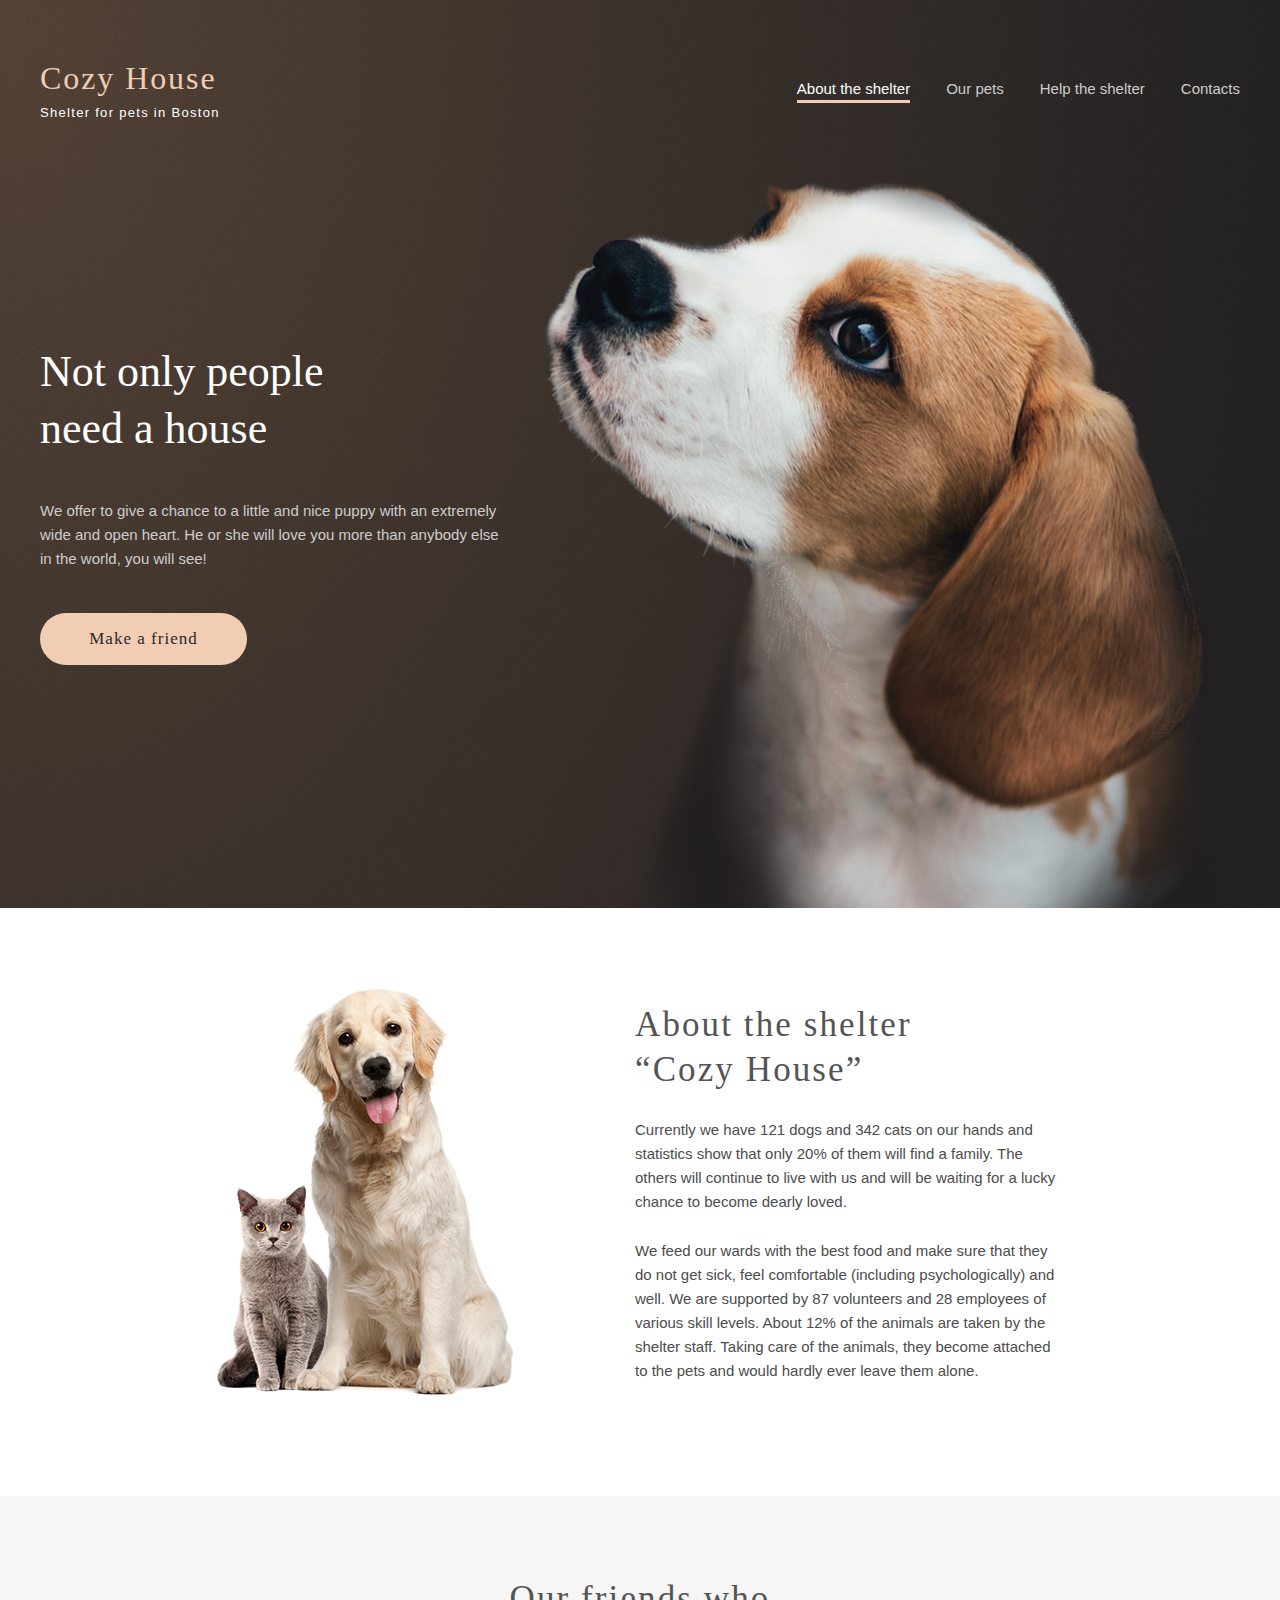
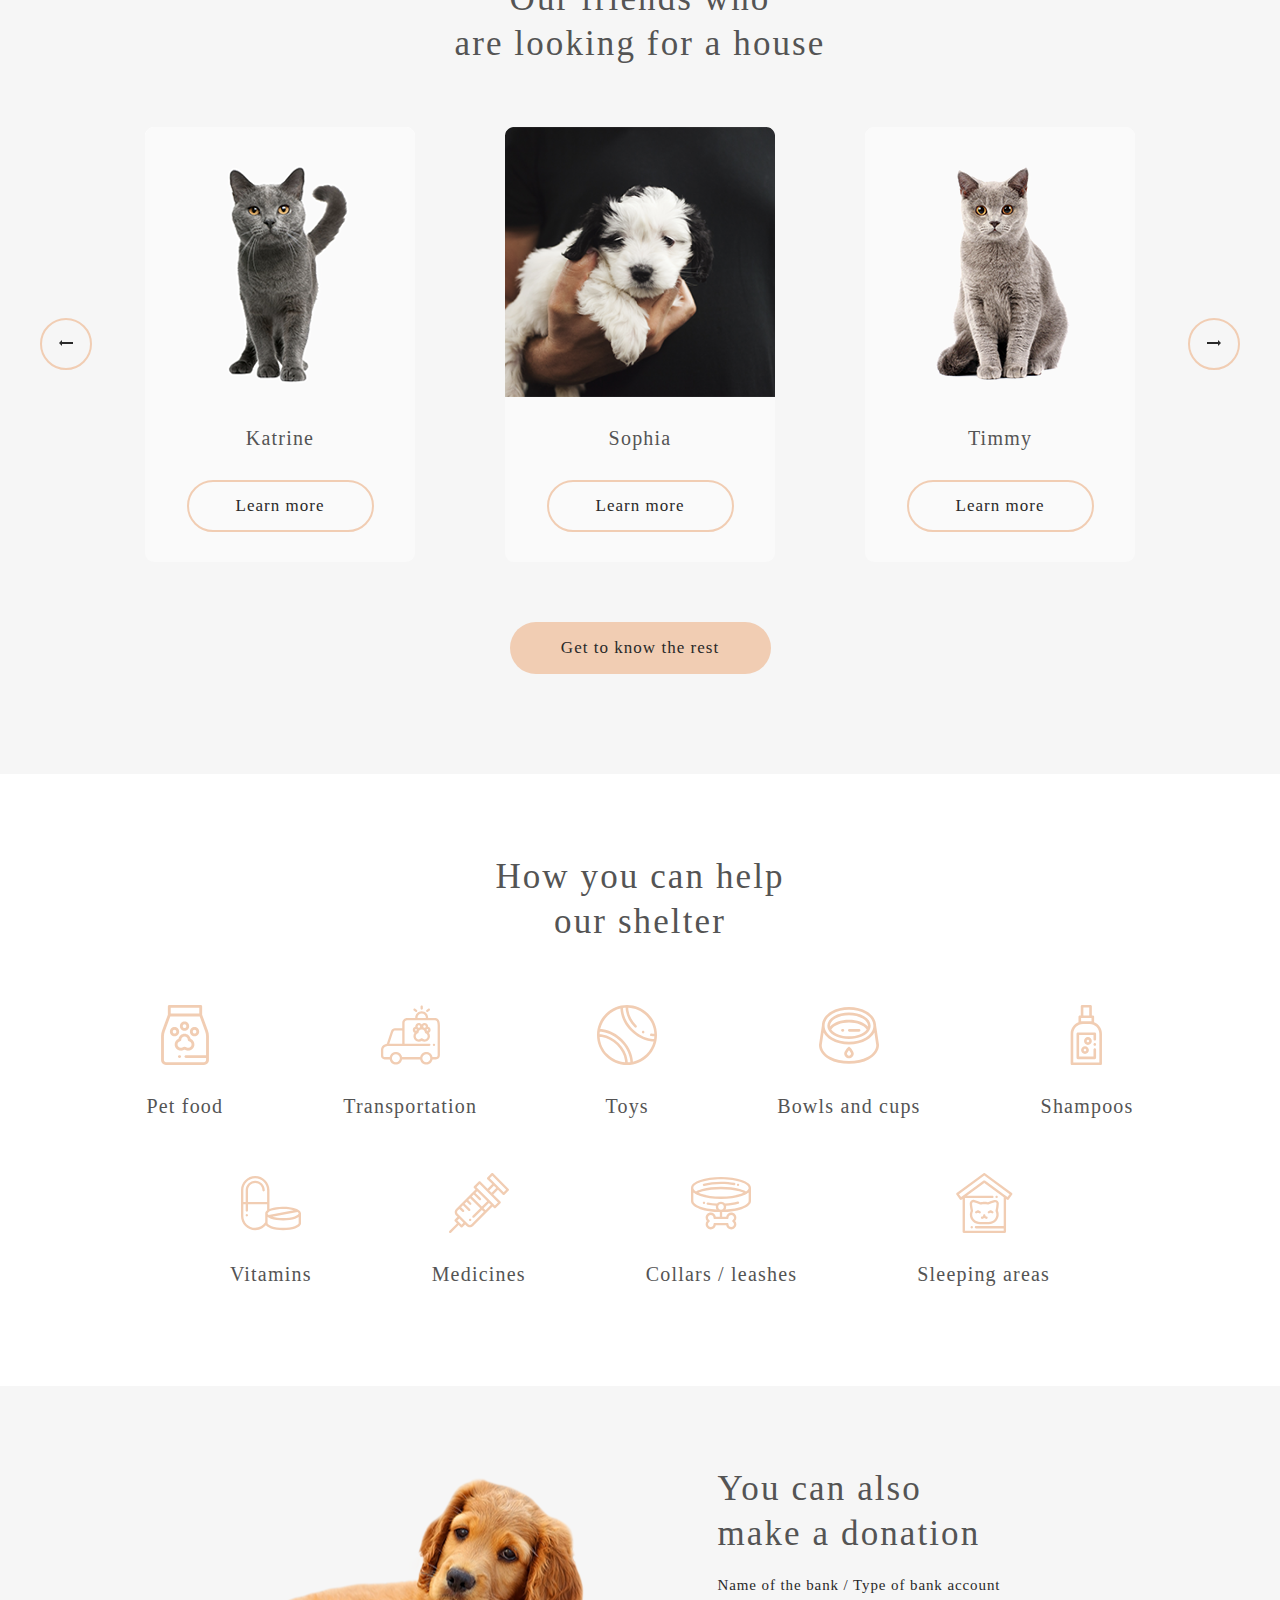
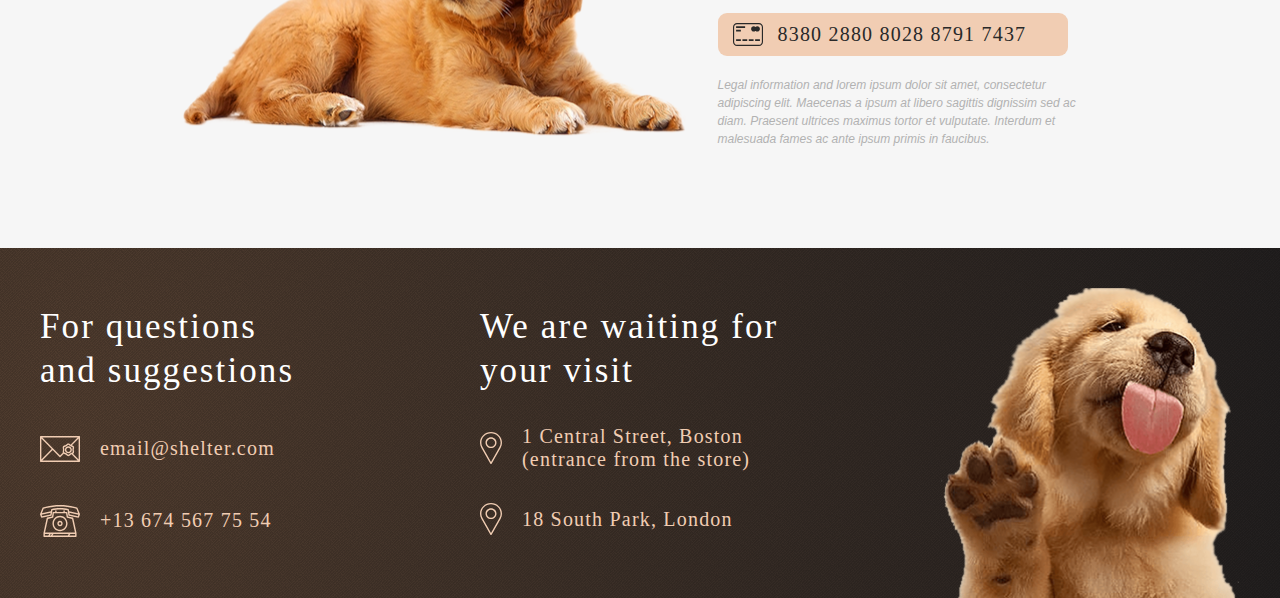
==== commit 9bc1aeb9: "feat: update slider js" ====
--- a/pages/main/index.html
+++ b/pages/main/index.html
@@ -61,7 +61,7 @@
                     <!--<a href="#">&#129064;</a>-->
                 </button>
                 <div class="pet_cards" id="pets">
-                    <div class="pet_info pet_info1">
+                    <div class="pet_info pet_info1 katrine">
                         <img src="../../assets/png/pets-katrine.png" alt="Katie photo">
                         <h3>Katrine</h3>
                         <button>Learn more<span class="flare"></span></button>
@@ -71,49 +71,49 @@
                         <div class="pop_up_content">
                             <img id="img" src="../../assets/png/pets-katrine.png" alt="Katie photo" class="pop_up_img">
                             <div class="pop_up_info">
-                                <h3 class="pop_up_name" id="name">Katrine</h3>
-                                <div class="pop_up_breed" id="img"><span id="type">Cat</span> - <span id="breed">British Shorthair</span></div>
-                                <div class="pop_up_desc span_text" id="description">Katrine is a beautiful girl. She is as soft as the finest velvet with a thick lush fur. Will love you until the last breath she takes as long as you are the one. She is picky about her affection. She loves cuddles and to stretch into your hands for a deeper relaxations.</div>
+                                <h3 class="pop_up_name" data-pets="name">Katrine</h3>
+                                <div class="pop_up_breed" data-pets="img"><span data-pets="type">Cat</span> - <span data-pets="breed">British Shorthair</span></div>
+                                <div class="pop_up_desc span_text" data-pets="description">Katrine is a beautiful girl. She is as soft as the finest velvet with a thick lush fur. Will love you until the last breath she takes as long as you are the one. She is picky about her affection. She loves cuddles and to stretch into your hands for a deeper relaxations.</div>
                                 <ul class="pop_up_ul">
-                                    <li class="pop_up_age">Age: <span class="span_text"  id="age">6 months</span></li>
-                                    <li class="pop_up_inocul">Inoculations: <span class="span_text" id="inoculations">panleukopenia</span></li>
-                                    <li class="pop_up_diseas">Diseases: <span class="span_text" id="diseases">none</span></li>
-                                    <li class="pop_up_parasite">Parasites: <span class="span_text" id="parasites">none</span></li>
+                                    <li class="pop_up_age">Age: <span class="span_text"  data-pets="age">6 months</span></li>
+                                    <li class="pop_up_inocul">Inoculations: <span class="span_text" data-pets="inoculations">panleukopenia</span></li>
+                                    <li class="pop_up_diseas">Diseases: <span class="span_text" data-pets="diseases">none</span></li>
+                                    <li class="pop_up_parasite">Parasites: <span class="span_text" data-pets="parasites">none</span></li>
                                 </ul>
                             </div>
                         </div>
                     </div>
-                    <div class="pet_info pet_info2">
+                    <div class="pet_info pet_info2 jennifer">
                         <img src="../../assets/png/pets-jennifer.png" alt="Jenny photo">
                         <h3>Jennifer</h3>
                         <button>Learn more<span class="flare"></span></button>
                     </div>
-                    <div class="pet_info pet_info3">
+                    <div class="pet_info pet_info3 woody">
                         <img src="../../assets/png/pets-woody.png" alt="Woody photo">
                         <h3>Woody</h3>
                         <button>Learn more<span class="flare"></span></button>
                     </div>
-                    <div class="pet_info pet_info4">
+                    <div class="pet_info pet_info4 charly">
                         <img src="../../assets/png/pets-charly.png" alt="pets-charly photo">
                         <h3>Charly</h3>
                         <button>Learn more<span class="flare"></span></button>
                     </div>
-                    <div class="pet_info pet_info5">
+                    <div class="pet_info pet_info5 freddie">
                         <img src="../../assets/png/pets-freddie.png" alt="Freddie photo">
                         <h3>Freddie</h3>
                         <button>Learn more<span class="flare"></span></button>
                     </div>
-                    <div class="pet_info pet_info6">
+                    <div class="pet_info pet_info6 scarlet">
                         <img src="../../assets/png/pets-scarlet.png" alt="Scarlet photo">
                         <h3>Scarlet</h3>
                         <button>Learn more<span class="flare"></span></button>
                     </div>
-                    <div class="pet_info pet_info7">
+                    <div class="pet_info pet_info7 sophia">
                         <img src="../../assets/png/pets-sophia.png" alt="Sophia photo">
                         <h3>Sophia</h3>
                         <button>Learn more<span class="flare"></span></button>
                     </div>
-                    <div class="pet_info pet_info8">
+                    <div class="pet_info pet_info8 timmy">
                         <img src="../../assets/png/pets-timmy.png" alt="Timmy photo">
                         <h3>Timmy</h3>
                         <button>Learn more<span class="flare"></span></button>
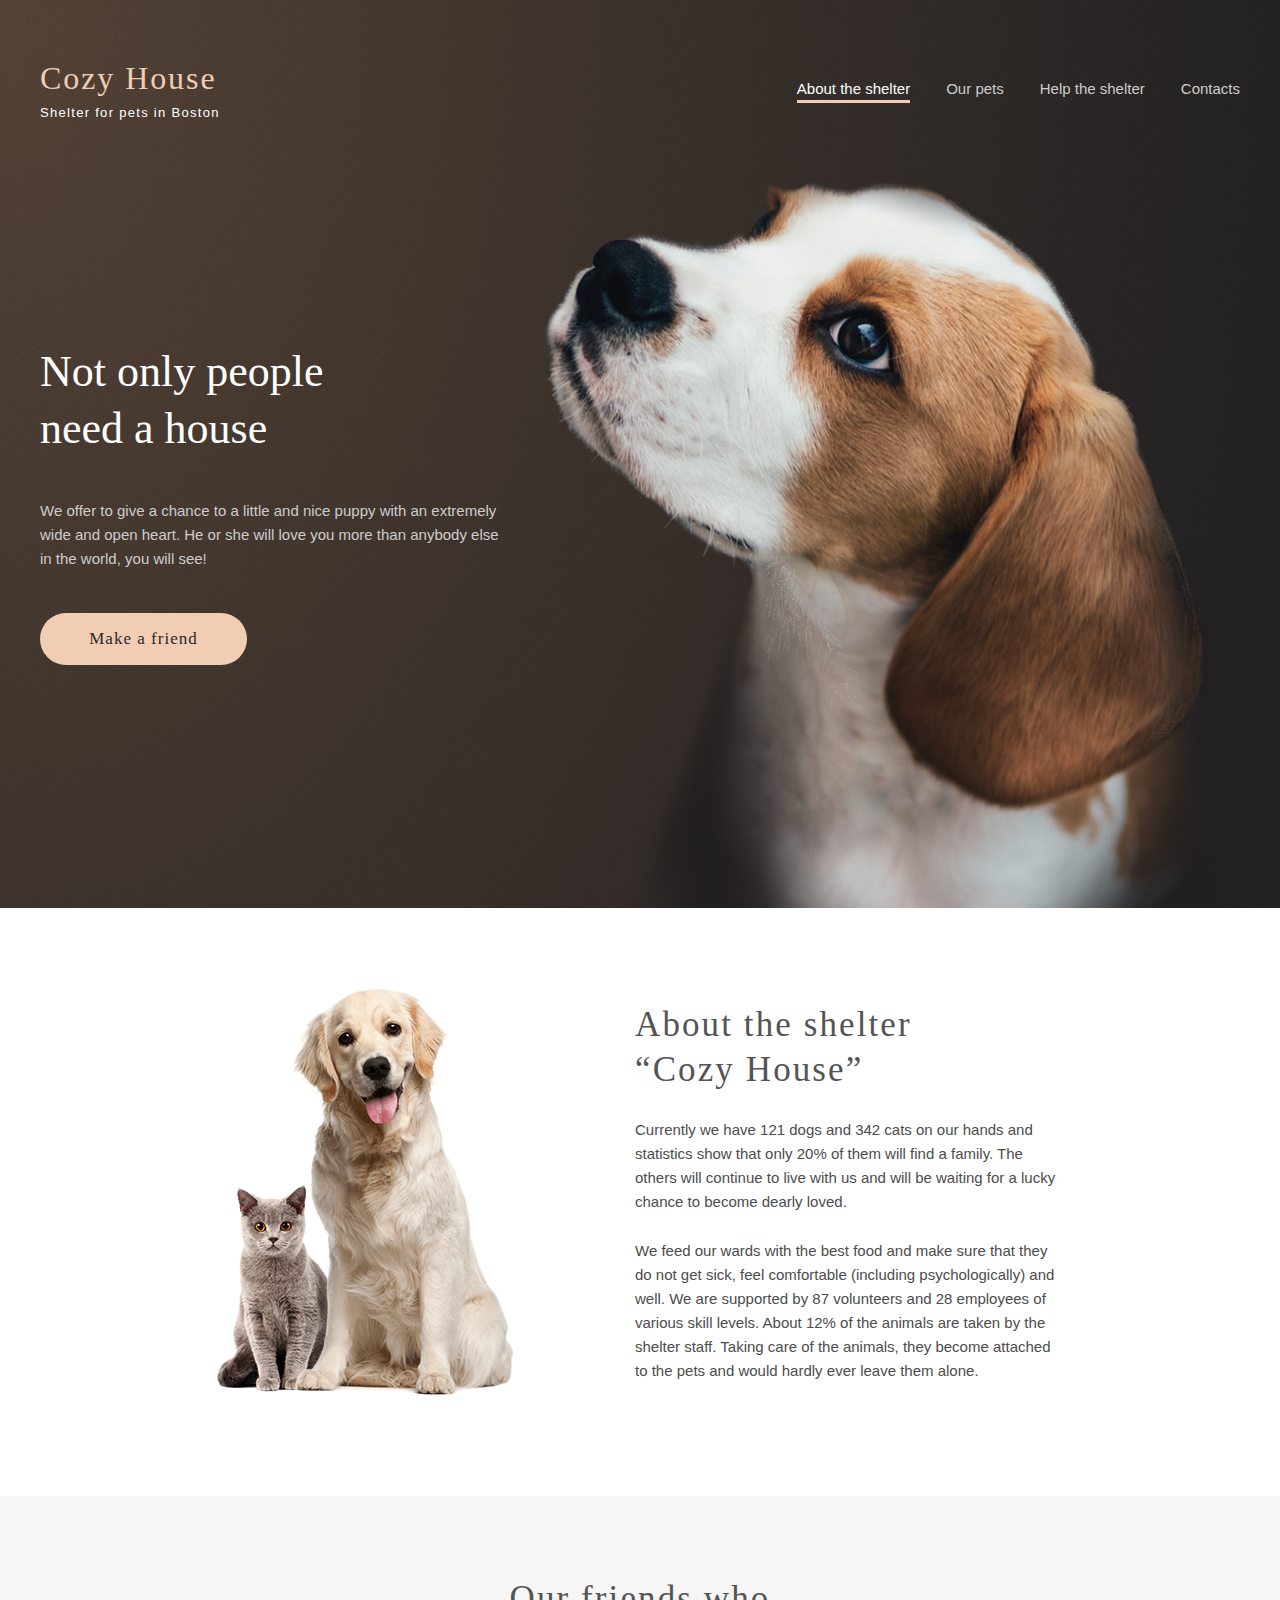
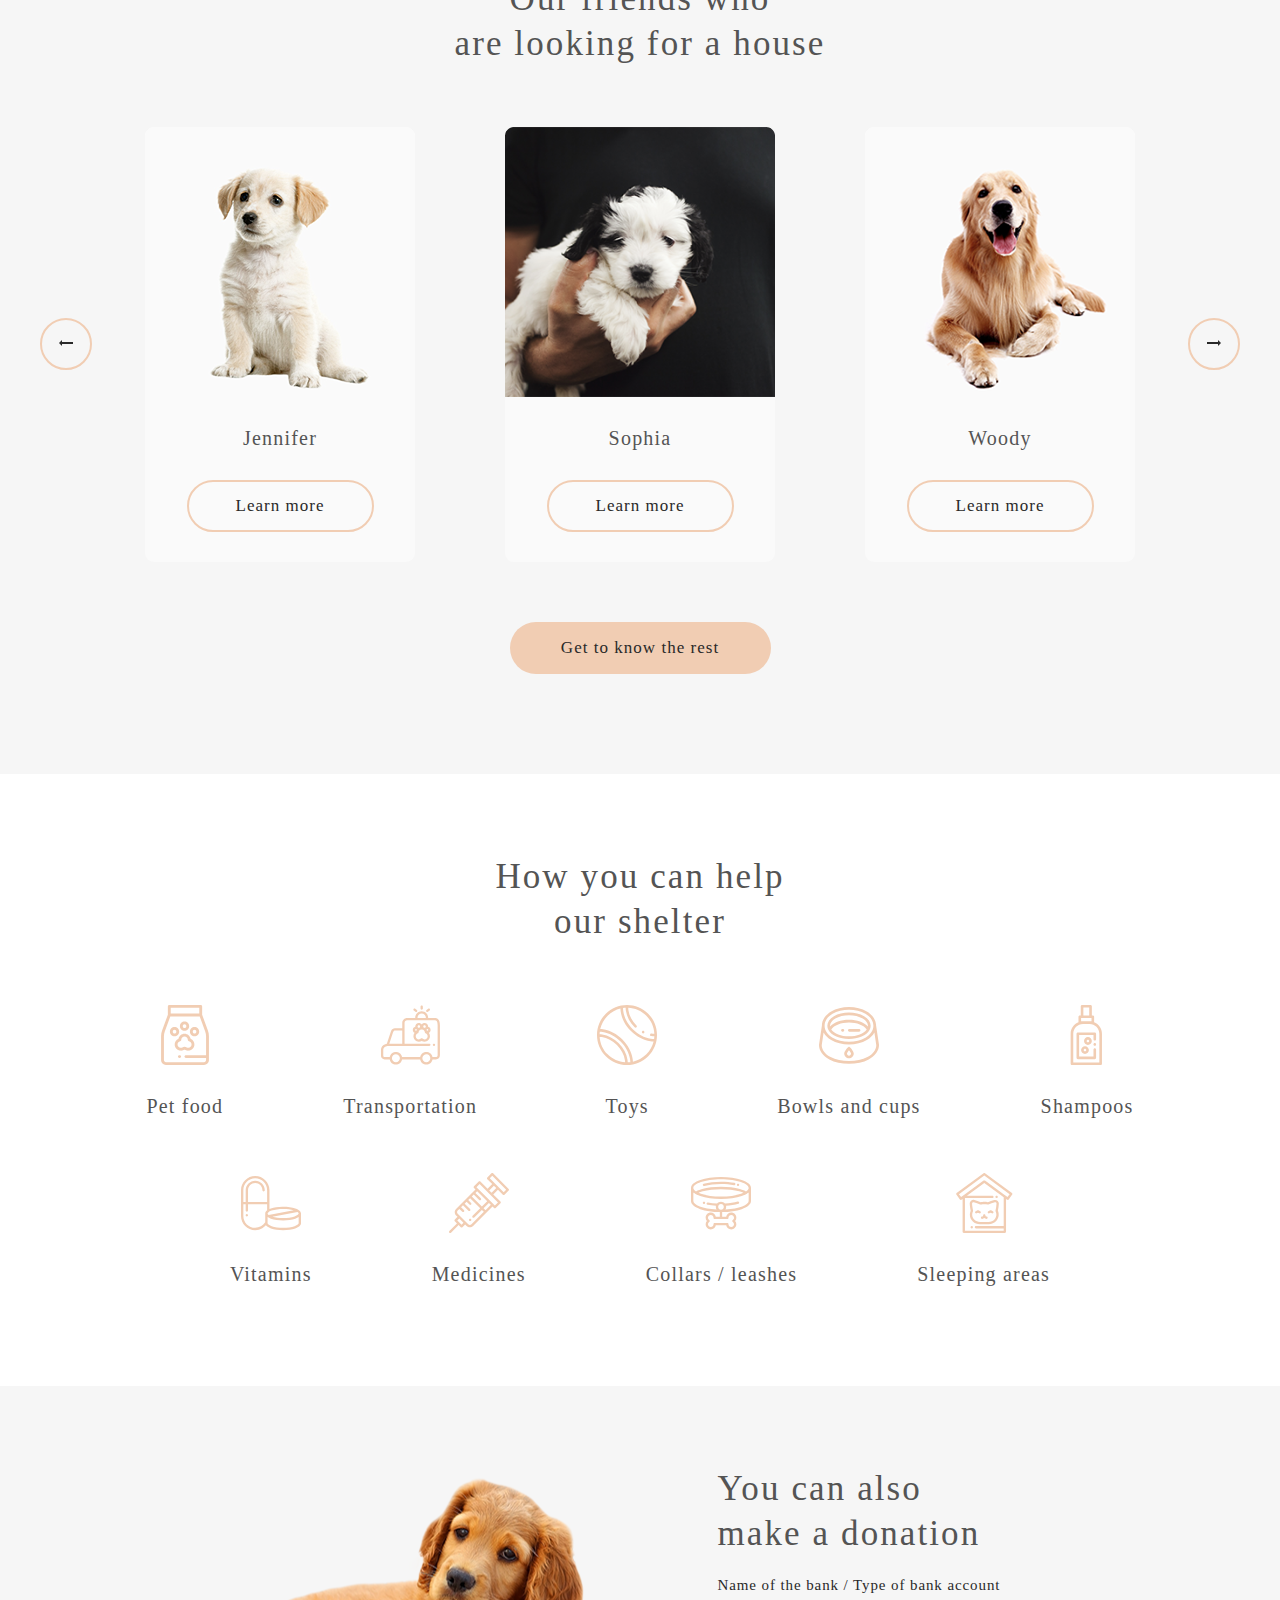
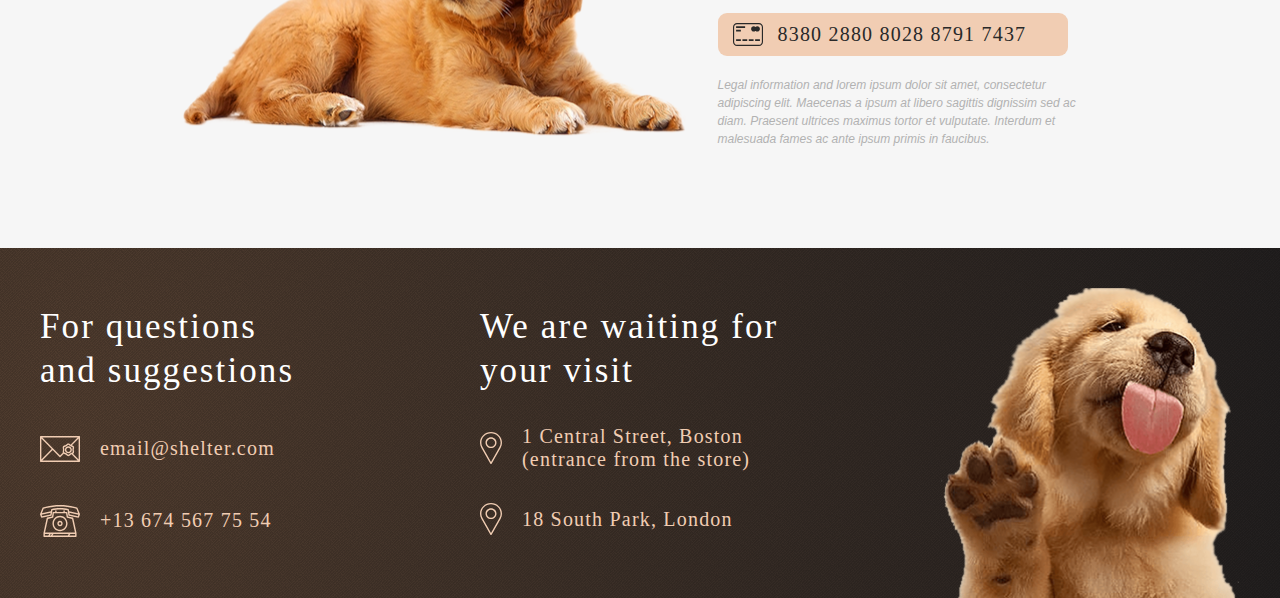
==== commit c6a41106: "feat: start pets page js" ====
--- a/pages/main/index.html
+++ b/pages/main/index.html
@@ -61,63 +61,6 @@
                     <!--<a href="#">&#129064;</a>-->
                 </button>
                 <div class="pet_cards" id="pets">
-                    <div class="pet_info pet_info1 katrine">
-                        <img src="../../assets/png/pets-katrine.png" alt="Katie photo">
-                        <h3>Katrine</h3>
-                        <button>Learn more<span class="flare"></span></button>
-                    </div>
-                    <div class="pop_up">
-                        <button class="pop_up_close">&#10006;</button>
-                        <div class="pop_up_content">
-                            <img id="img" src="../../assets/png/pets-katrine.png" alt="Katie photo" class="pop_up_img">
-                            <div class="pop_up_info">
-                                <h3 class="pop_up_name" data-pets="name">Katrine</h3>
-                                <div class="pop_up_breed" data-pets="img"><span data-pets="type">Cat</span> - <span data-pets="breed">British Shorthair</span></div>
-                                <div class="pop_up_desc span_text" data-pets="description">Katrine is a beautiful girl. She is as soft as the finest velvet with a thick lush fur. Will love you until the last breath she takes as long as you are the one. She is picky about her affection. She loves cuddles and to stretch into your hands for a deeper relaxations.</div>
-                                <ul class="pop_up_ul">
-                                    <li class="pop_up_age">Age: <span class="span_text"  data-pets="age">6 months</span></li>
-                                    <li class="pop_up_inocul">Inoculations: <span class="span_text" data-pets="inoculations">panleukopenia</span></li>
-                                    <li class="pop_up_diseas">Diseases: <span class="span_text" data-pets="diseases">none</span></li>
-                                    <li class="pop_up_parasite">Parasites: <span class="span_text" data-pets="parasites">none</span></li>
-                                </ul>
-                            </div>
-                        </div>
-                    </div>
-                    <div class="pet_info pet_info2 jennifer">
-                        <img src="../../assets/png/pets-jennifer.png" alt="Jenny photo">
-                        <h3>Jennifer</h3>
-                        <button>Learn more<span class="flare"></span></button>
-                    </div>
-                    <div class="pet_info pet_info3 woody">
-                        <img src="../../assets/png/pets-woody.png" alt="Woody photo">
-                        <h3>Woody</h3>
-                        <button>Learn more<span class="flare"></span></button>
-                    </div>
-                    <div class="pet_info pet_info4 charly">
-                        <img src="../../assets/png/pets-charly.png" alt="pets-charly photo">
-                        <h3>Charly</h3>
-                        <button>Learn more<span class="flare"></span></button>
-                    </div>
-                    <div class="pet_info pet_info5 freddie">
-                        <img src="../../assets/png/pets-freddie.png" alt="Freddie photo">
-                        <h3>Freddie</h3>
-                        <button>Learn more<span class="flare"></span></button>
-                    </div>
-                    <div class="pet_info pet_info6 scarlet">
-                        <img src="../../assets/png/pets-scarlet.png" alt="Scarlet photo">
-                        <h3>Scarlet</h3>
-                        <button>Learn more<span class="flare"></span></button>
-                    </div>
-                    <div class="pet_info pet_info7 sophia">
-                        <img src="../../assets/png/pets-sophia.png" alt="Sophia photo">
-                        <h3>Sophia</h3>
-                        <button>Learn more<span class="flare"></span></button>
-                    </div>
-                    <div class="pet_info pet_info8 timmy">
-                        <img src="../../assets/png/pets-timmy.png" alt="Timmy photo">
-                        <h3>Timmy</h3>
-                        <button>Learn more<span class="flare"></span></button>
-                    </div>
                 </div>
                 <button class="b_right next">
                     <img src="../../assets/png/Arrow_right.png" alt="to the right">
@@ -192,6 +135,26 @@
             <img src="../../assets/png/footer-puppy.png" alt="footer-puppy">
         </footer>
     </div>
+
+    <div class="pop_up" id="popup">
+        
+        <div class="pop_up_content">
+            <button class="pop_up_close">&#10006;</button>
+            <img id="img" src="" alt="" class="pop_up_img">
+            <div class="pop_up_info">
+                <h3 class="pop_up_name" data-pets="name"></h3>
+                <div class="pop_up_breed" data-pets="img"><span data-pets="type">Cat</span> - <span data-pets="breed"></span></div>
+                <div class="pop_up_desc span_text" data-pets="description"></div>
+                <ul class="pop_up_ul">
+                    <li class="pop_up_age">Age: <span class="span_text"  data-pets="age"></span></li>
+                    <li class="pop_up_inocul">Inoculations: <span class="span_text" data-pets="inoculations"></span></li>
+                    <li class="pop_up_diseas">Diseases: <span class="span_text" data-pets="diseases"></span></li>
+                    <li class="pop_up_parasite">Parasites: <span class="span_text" data-pets="parasites"></span></li>
+                </ul>
+            </div>
+        </div>
+    </div>
+
     <script src="./index.js"></script>
 </body>
 </html>--- a/pages/main/styles.css
+++ b/pages/main/styles.css
@@ -11,8 +11,6 @@
     --color-dark-m: #B2B2B2;
 }
 
-/*Все цвета */
-
 html {
     scroll-behavior: smooth;
     background-color: var(--color-light-xl);
@@ -23,7 +21,7 @@
     overflow: hidden;
 }
 
-body.overlay::before {
+body.overlay.active::before {
     content: '';
     display: block;
     height: 500%;
@@ -33,14 +31,8 @@
     bottom: 0;
     background-color: rgba(41, 41, 41, 0.6);
     position: fixed;
-    z-index: 1;/*
-    transform: scale(0);
-    transition: transform 0.4s ease-in-out;*/
-}
-/*
-body.overlay::before {
-    transform: scale(1);
-}*/
+    z-index: 1;
+}
 
 .wrapper {
     max-width: 1280px;
@@ -186,14 +178,14 @@
     display: none;
 }
 
-@media /*(min-width: 768px) and*/ (max-width: 1279px) {
+@media (max-width: 1279px) {
     
     .header_container {
         padding: 30px 30px;
     }
 }
 
-@media /*(min-width: 768px) and*/ (max-width: 767px) {
+@media (max-width: 767px) {
     
     .header_container {
         padding: 30px 53px 0 10px;
@@ -224,21 +216,6 @@
         height: 40px;
         width: 40px;
     }
-  
-    /*.nav_menu input[type="checkbox"] {
-        position: absolute;
-        display: block;
-        height: 50px;
-        width: 50px;
-        top: 44px;
-        right: -10px;
-        z-index: 5;
-        opacity: 0;
-    }
-
-    .nav_menu input[type="checkbox"]:hover {
-        cursor: pointer;
-    }*/
   
     .nav_menu .burger_icon {
         display: block;
@@ -273,7 +250,8 @@
         padding-top: 14px;
         background: var(--color-dark-3xl);
         justify-content: center;
-        height: 830px;
+        height: 105vh;
+        /*height: 830px;*/
         width: 320px;
         transform: translate(150%);
         display: flex;
@@ -400,6 +378,11 @@
     background:var(--color-primary-light);
 }
 
+button.active {
+    box-shadow: 0px 0px 14px 5px var(--color-primary);
+    background:var(--color-primary-light);
+}
+
 button:active {
     box-shadow: 0px 0px 5px 3px var(--color-primary);
 }
@@ -626,147 +609,6 @@
     flex-flow: column wrap;
     gap: 30px;
 }
-
-/*Pop-up. Start.*/
-
-.pop_up {
-    position: absolute;
-    top: 0;
-    right: 0;
-    bottom: 0;
-    left: 0;
-    margin: auto;
-    z-index: 10;
-    transform: scale(0);
-    transition: transform 0.4s ease-in-out;
-}
-
-.pop_up.active {
-    transform: scale(1);
-}
-
-/*
-.pop_up.no_active {
-    display: none;
-}*/
-
-.pop_up_close {
-    position: absolute;
-    right: 10px;
-    width: 52px;
-    height: 52px;
-    background: none;
-    border: 2px solid var(--color-primary);
-}
-
-.pop_up_content {
-    position: absolute;
-    top: 52px;
-    right: 52px;
-    box-shadow: 0px 2px 35px 14px rgba(13, 13, 13, 0.04);
-    background-color: var(--color-light-xl);
-    border-radius: 9px;
-    display: flex;
-    flex-direction: row;
-}
-
-.pop_up_content img {
-    width: 500px;
-    height: 500px;
-    border-radius: 9px 0px 0px 9px;
-}
-
-.pop_up_info {
-    width: 351px;
-    margin: 50px 20px 88px 29px;
-}
-
-.pop_up_name {
-    color: #000000;
-    font-family: 'Georgia';
-    font-style: normal;
-    font-weight: 400;
-    font-size: 35px;
-    line-height: 130%;
-    letter-spacing: 0.06em;
-    margin-bottom: 10px;
-}
-
-.pop_up_breed {
-    font-family: 'Georgia';
-    font-style: normal;
-    font-weight: 400;
-    font-size: 20px;
-    line-height: 115%;
-    letter-spacing: 0.06em;
-    margin-bottom: 40px;
-}
-
-.pop_up_desc {
-    width: 350px;
-    font-family: 'Georgia';
-    font-style: normal;
-    font-weight: 400;
-    font-size: 15px;
-    line-height: 110%;
-    letter-spacing: 0.06em;
-    margin-bottom: 40px;
-}
-
-.pop_up_age {
-    font-family: 'Georgia';
-    font-style: normal;
-    font-weight: 700;
-    font-size: 15px;
-    line-height: 110%;
-    letter-spacing: 0.06em;
-    margin-bottom: 10px;
-}
-
-.pop_up_inocul {
-    font-family: 'Georgia';
-    font-style: normal;
-    font-weight: 700;
-    font-size: 15px;
-    line-height: 110%;
-    letter-spacing: 0.06em;
-    margin-bottom: 10px;
-}
-
-.pop_up_diseas {
-    font-family: 'Georgia';
-    font-style: normal;
-    font-weight: 700;
-    font-size: 15px;
-    line-height: 110%;
-    letter-spacing: 0.06em;
-    margin-bottom: 10px;
-}
-
-.pop_up_parasite {
-    font-family: 'Georgia';
-    font-style: normal;
-    font-weight: 700;
-    font-size: 15px;
-    line-height: 110%;
-    letter-spacing: 0.06em;
-    margin-bottom: 10px;
-}
-
-.span_text {
-    font-family: 'Georgia';
-    font-style: normal;
-    font-weight: 400;
-    font-size: 15px;
-    line-height: 110%;
-    letter-spacing: 0.06em;
-}
-
-.pop_up_ul {
-    padding-left: 15px;
-}
-
-/*Pop-up. Finish.*/
 
 .pet_info.active:hover {
     transition: 0.23s;
@@ -1394,4 +1236,193 @@
         padding: 0 20px;
     }
 
-}+}
+
+/*Pop-up. Start.*/
+
+.pop_up {
+    width: 900px;
+    height: 500px;
+    position: fixed;
+    top: 0;
+    right: 0;
+    bottom: 0;
+    left: 0;
+    margin: auto;
+    z-index: 10;
+    transform: scale(0);
+    transition: transform 0.4s ease-in-out;
+}
+
+.pop_up.active {
+    transform: scale(1);
+}
+
+/*
+.pop_up.no_active {
+    display: none;
+}*/
+
+.pop_up_close {
+    position: absolute;
+    right: -42px;
+    top: -52px;
+    width: 52px;
+    height: 52px;
+    background: none;
+    border: 2px solid var(--color-primary);
+}
+
+.pop_up_content {
+    position: absolute;
+    top: 0px;
+    right: 0px;
+    box-shadow: 0px 2px 35px 14px rgba(13, 13, 13, 0.04);
+    background-color: var(--color-light-xl);
+    border-radius: 16px;
+    display: flex;
+    flex-direction: row;
+}
+
+.pop_up_content img {
+    width: 500px;
+    height: 500px;
+    border-radius: 14px 0px 14px 14px;
+}
+
+.pop_up_info {
+    margin: 50px 20px 0px 29px;
+}
+
+.pop_up_name {
+    color: #000000;
+    font-family: 'Georgia';
+    font-style: normal;
+    font-weight: 400;
+    font-size: 35px;
+    line-height: 130%;
+    letter-spacing: 0.06em;
+    margin-bottom: 10px;
+}
+
+.pop_up_breed {
+    font-family: 'Georgia';
+    font-style: normal;
+    font-weight: 400;
+    font-size: 20px;
+    line-height: 115%;
+    letter-spacing: 0.06em;
+    margin-bottom: 40px;
+}
+
+.pop_up_desc {
+    width: 350px;
+    font-family: 'Georgia';
+    font-style: normal;
+    font-weight: 400;
+    font-size: 15px;
+    line-height: 110%;
+    letter-spacing: 0.06em;
+    margin-bottom: 40px;
+}
+
+.pop_up_age,
+.pop_up_inocul,
+.pop_up_diseas,
+.pop_up_parasite {
+    font-family: 'Georgia';
+    font-style: normal;
+    font-weight: 700;
+    font-size: 15px;
+    line-height: 110%;
+    letter-spacing: 0.06em;
+    margin-bottom: 10px;
+}
+
+.span_text {
+    font-family: 'Georgia';
+    font-style: normal;
+    font-weight: 400;
+    font-size: 15px;
+    line-height: 110%;
+    letter-spacing: 0.06em;
+}
+
+.pop_up_ul {
+    padding-left: 15px;
+    list-style: none;
+}
+
+.pop_up li {
+    padding-left: 0em; 
+    text-indent: -.7em;
+}
+
+.pop_up li::before {
+    content: "• ";
+    color: var(--color-primary);
+}
+
+@media (max-width: 1279px) {
+    .pop_up {
+        width: 630px;
+        height: 350px;
+    }
+
+    .pop_up_content img {
+        width: 350px;
+        height: 350px;
+    }
+
+    .pop_up_info {
+        margin: 10px 9px 0px 11px;
+    }
+
+    .pop_up_breed {
+        margin-bottom: 20px;
+    }
+
+    .pop_up_desc {
+        width: 260px;
+        font-size: 13px;
+        margin-bottom: 20px;
+    }
+    .pop_up_age,
+    .pop_up_inocul,
+    .pop_up_diseas,
+    .pop_up_parasite {
+        margin-bottom: 5px;
+    }
+
+}
+
+@media (max-width: 767px) {
+    .pop_up {
+        width: 240px;
+        height: 341px;
+    }
+
+    .pop_up_close{
+        right: -31px;
+    }
+
+    .pop_up_content img {
+        display: none;
+    }
+
+    .pop_up_name,
+    .pop_up_breed {
+        text-align: center;
+    }
+
+    .pop_up_info {
+        margin: 10px;
+    }
+
+    .pop_up_desc {
+        width: 220px;
+        margin-bottom: 24px;
+    }
+}
+
+/*Pop-up. Finish.*/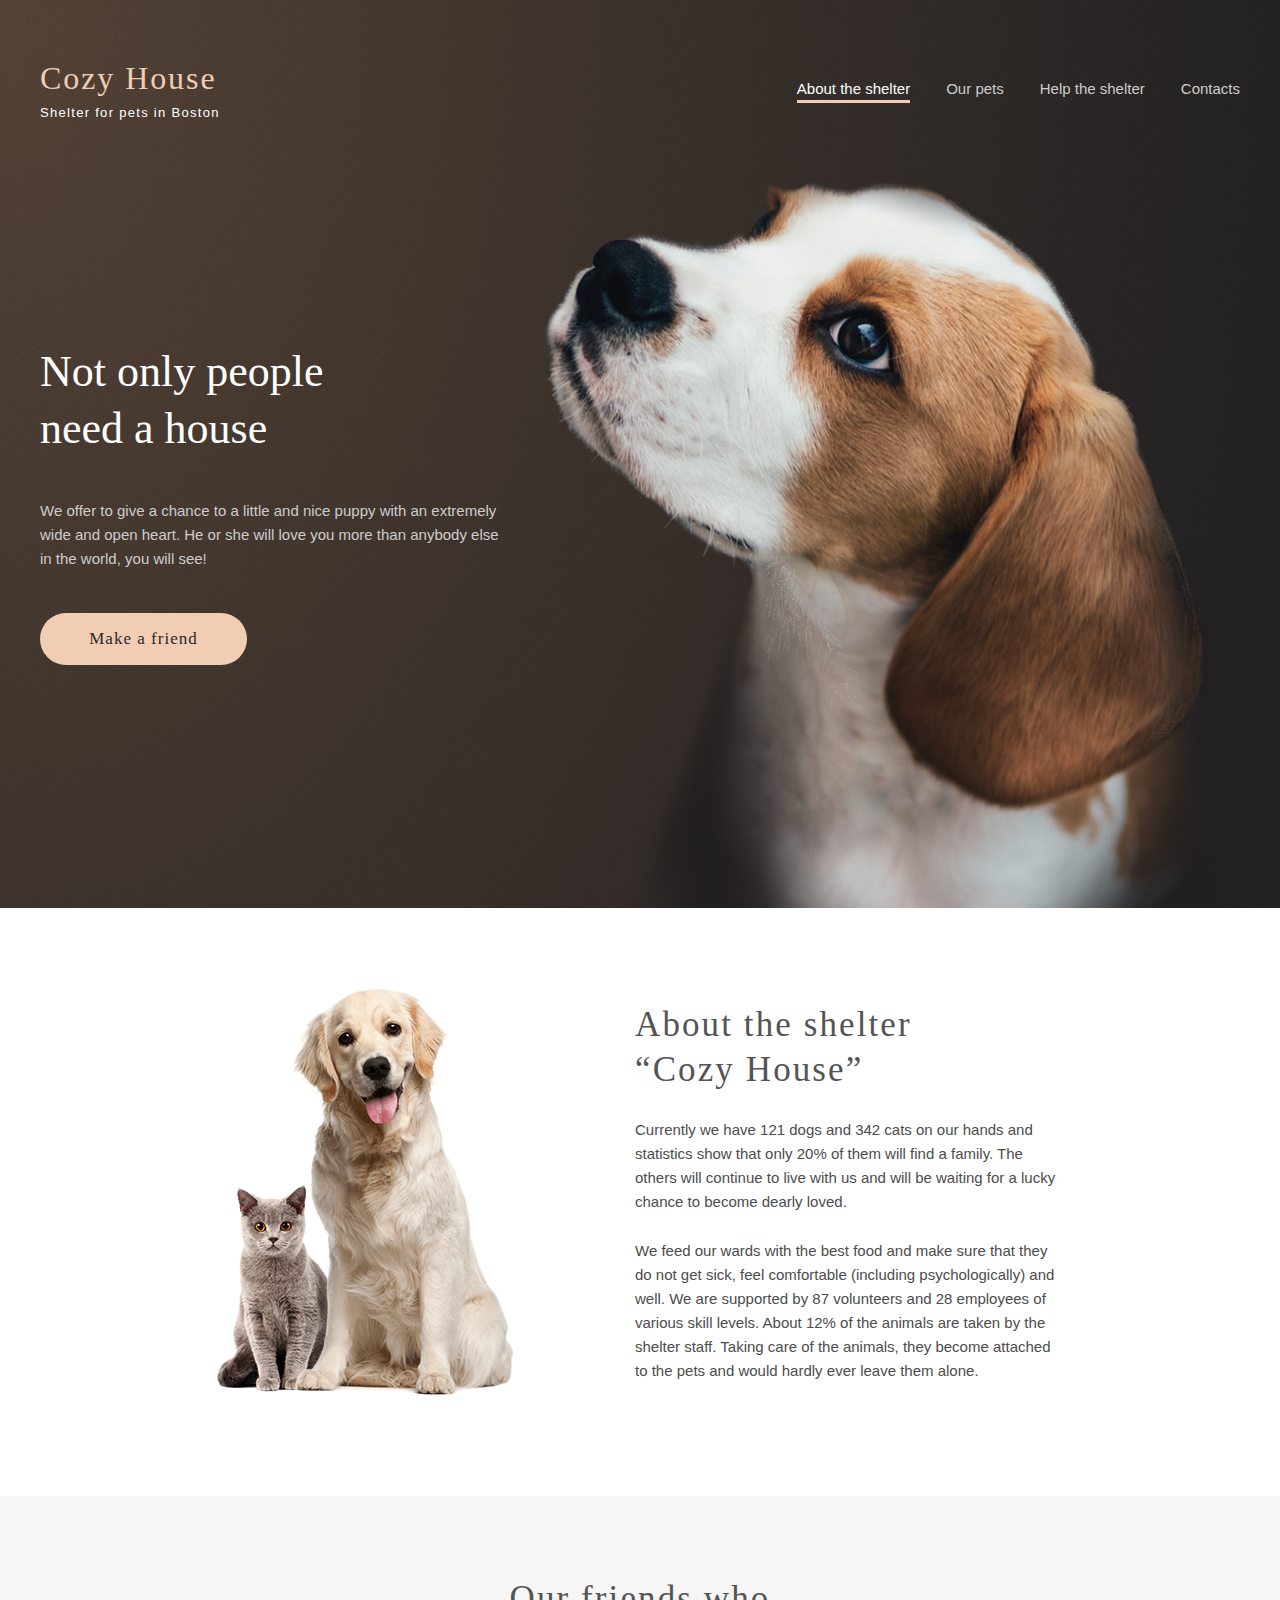
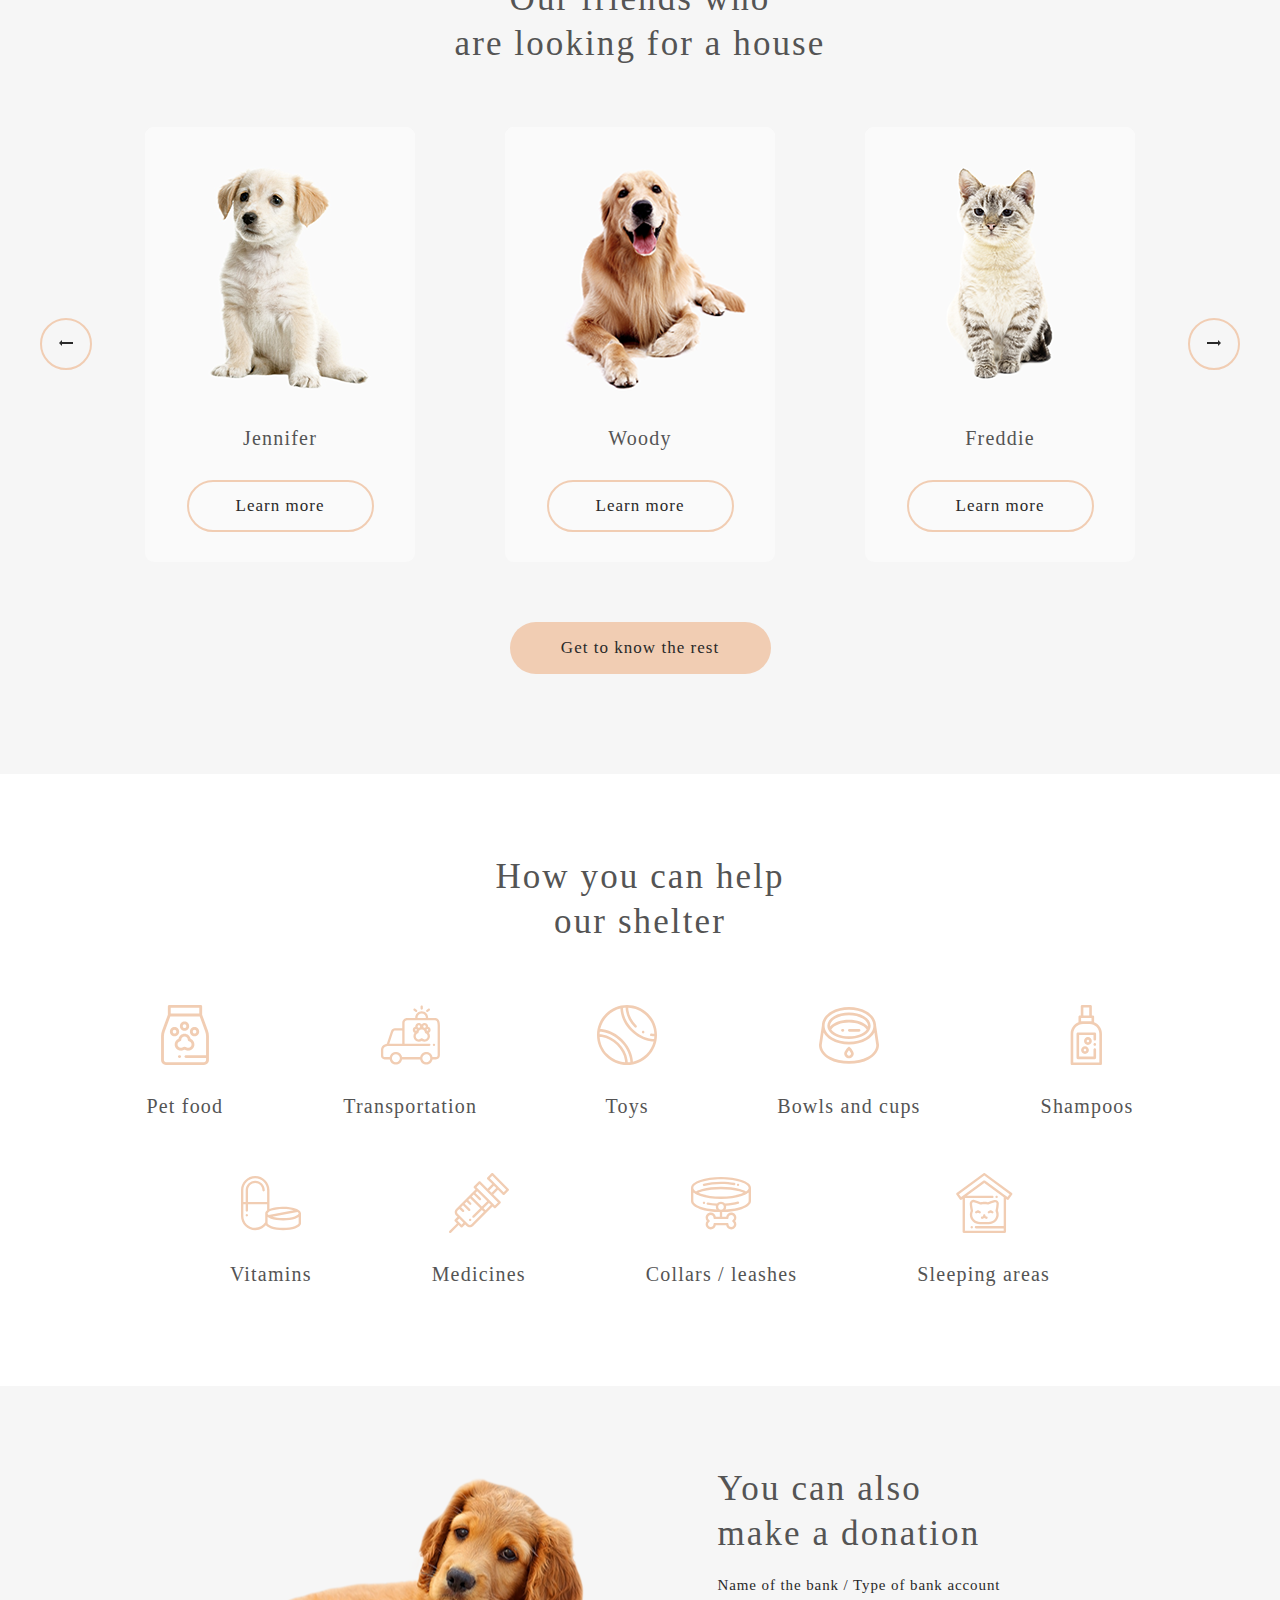
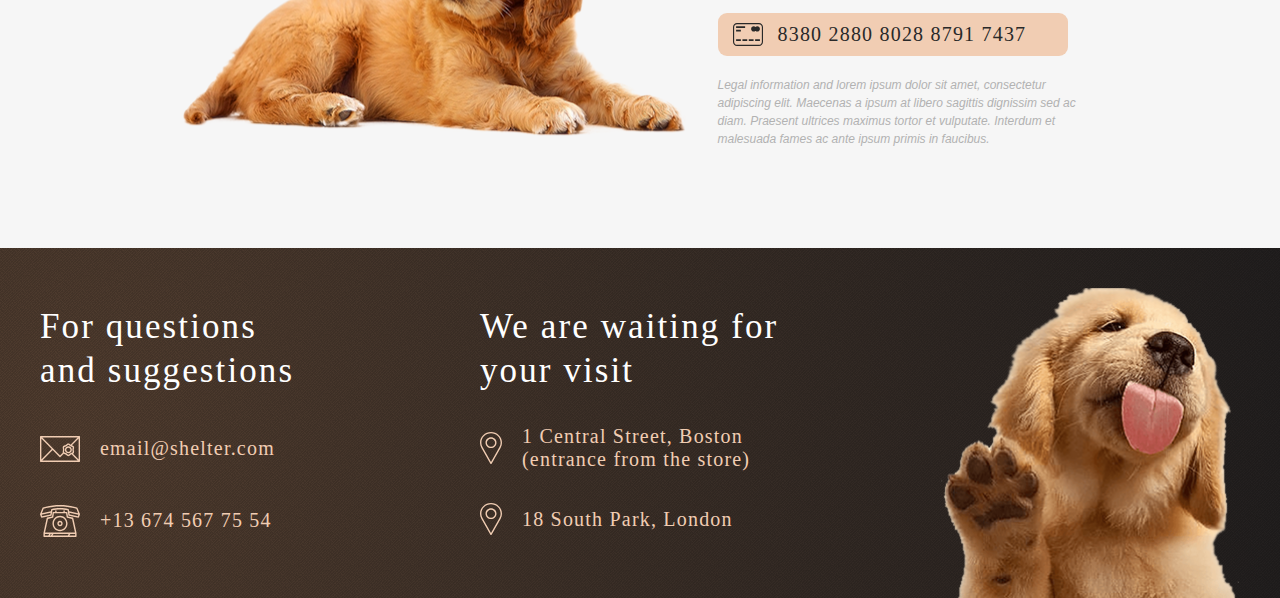
==== commit 32474a83: "feat: update js" ====
--- a/pages/main/index.html
+++ b/pages/main/index.html
@@ -60,8 +60,7 @@
                     <img src="../../assets/png/Arrow_left.png" alt="to the left">
                     <!--<a href="#">&#129064;</a>-->
                 </button>
-                <div class="pet_cards" id="pets">
-                </div>
+                <div class="pet_cards" id="pets"></div>
                 <button class="b_right next">
                     <img src="../../assets/png/Arrow_right.png" alt="to the right">
                      <!--<a href="#">&#10142;</a>-->
